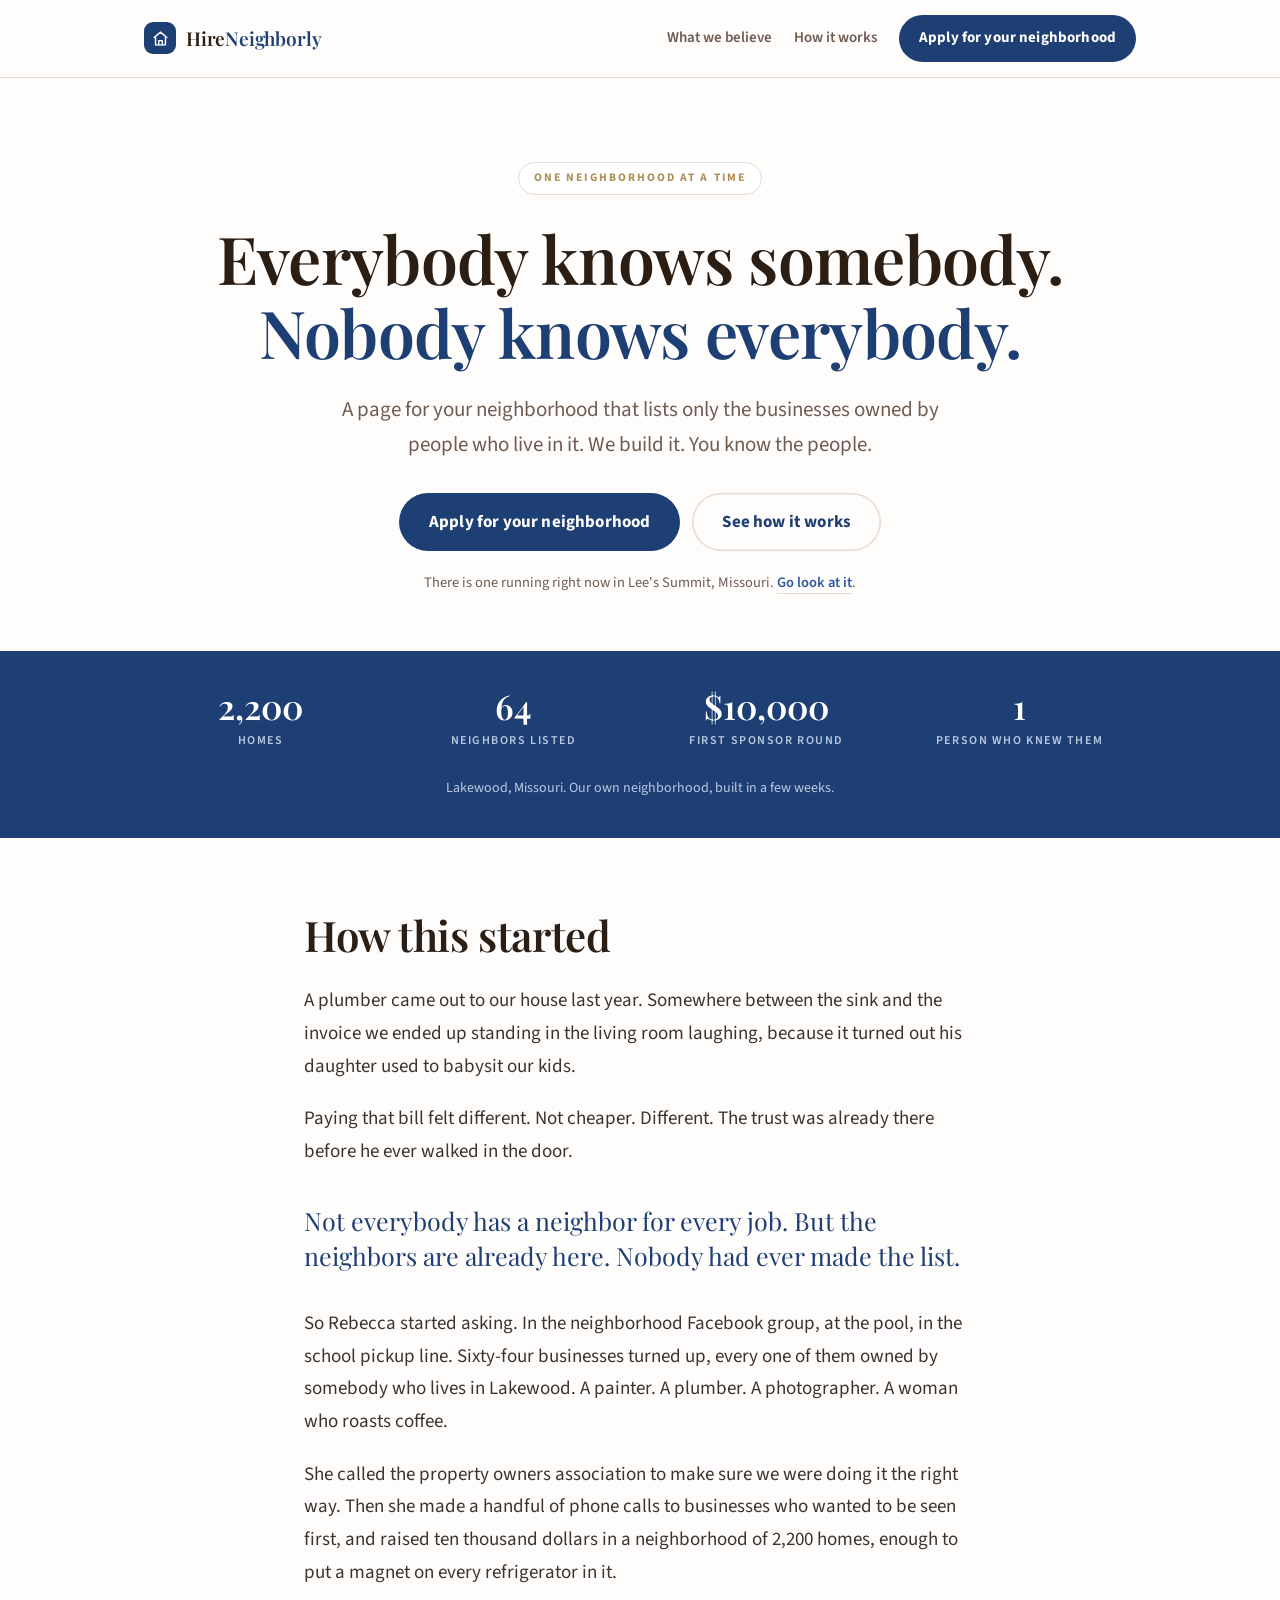
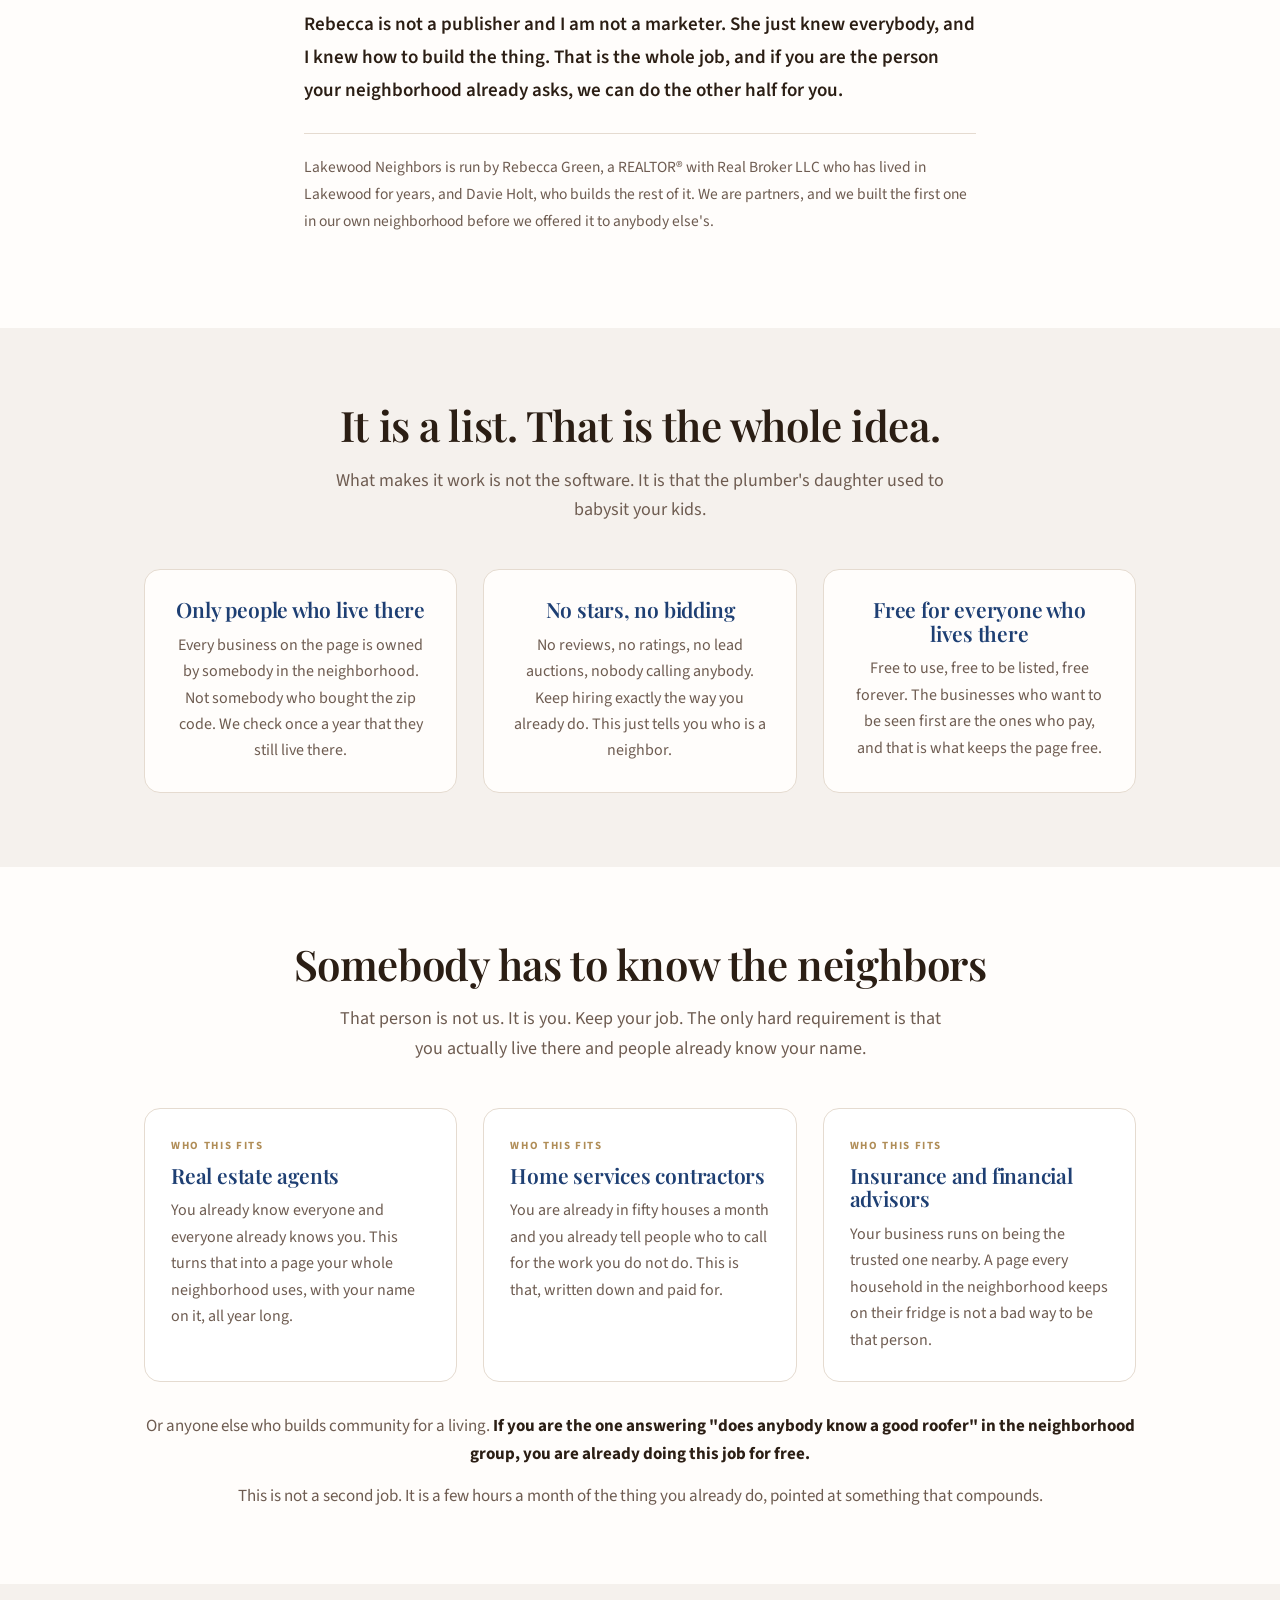
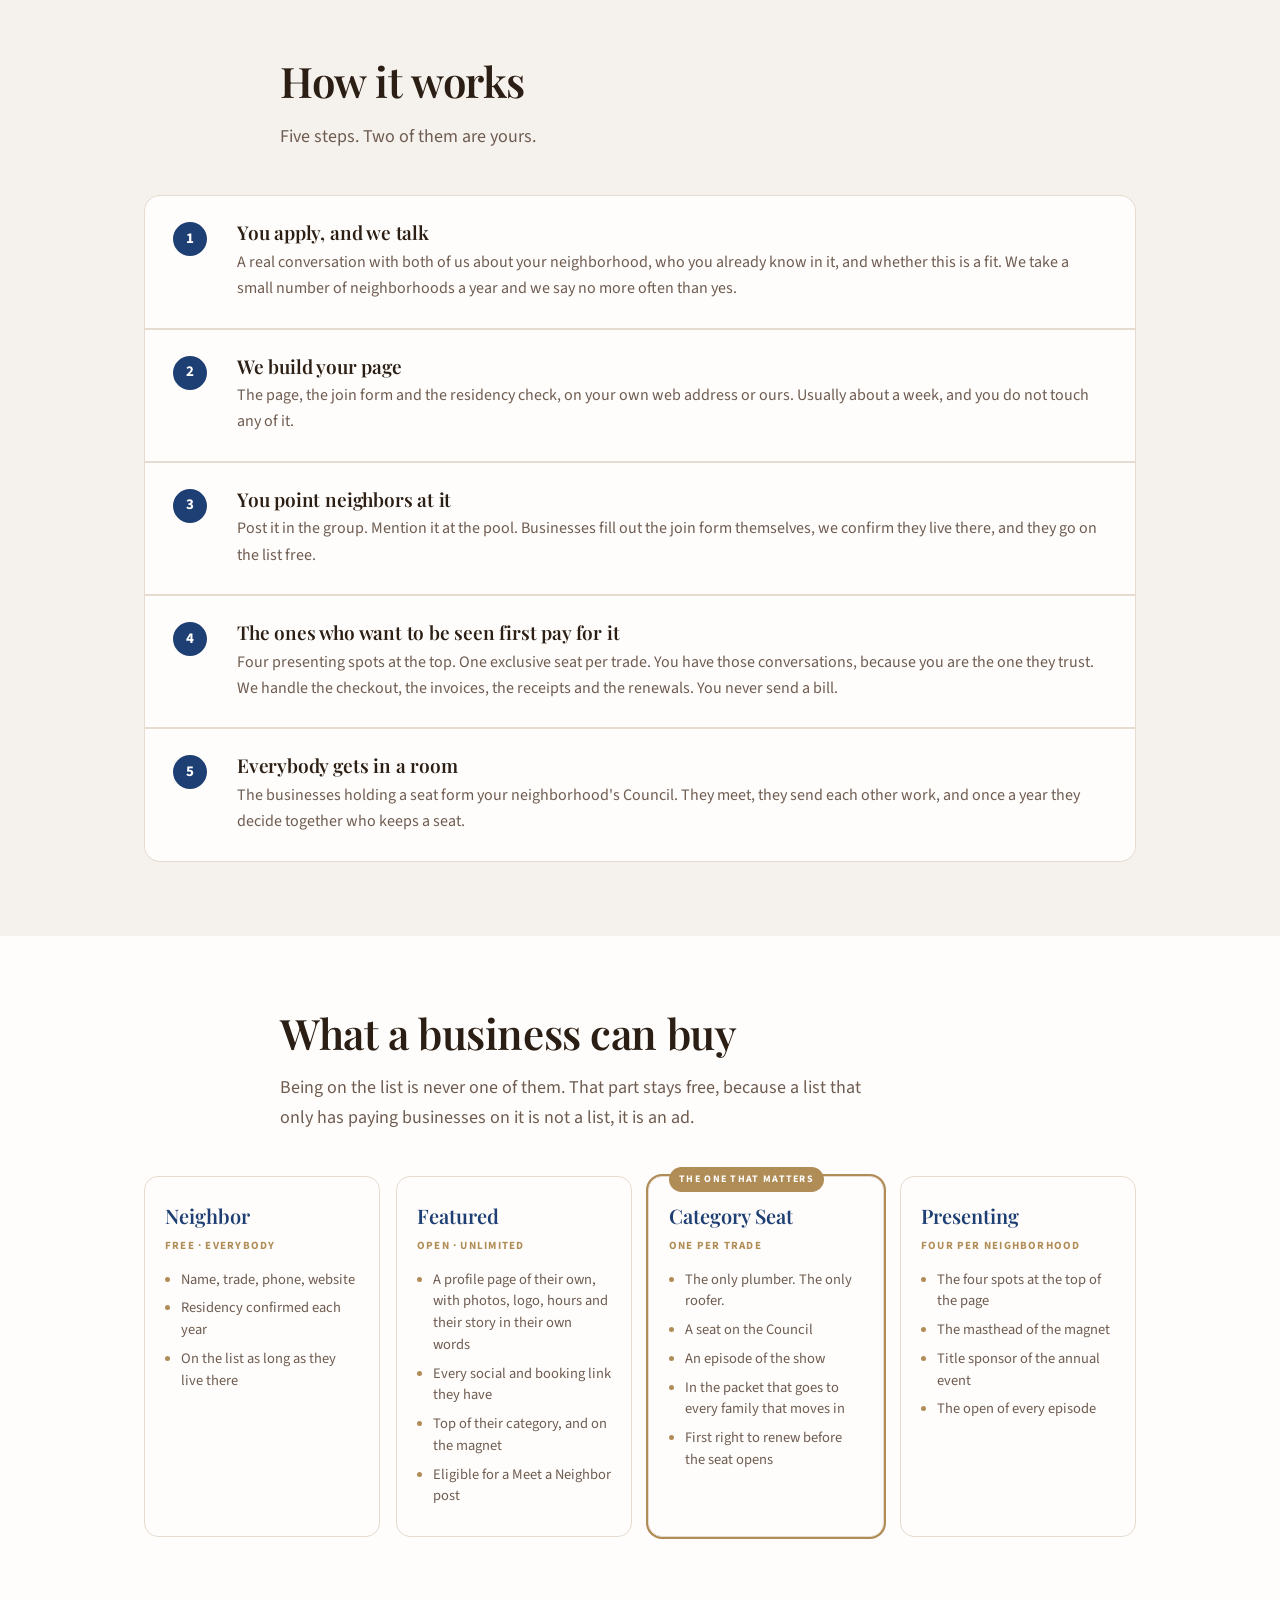
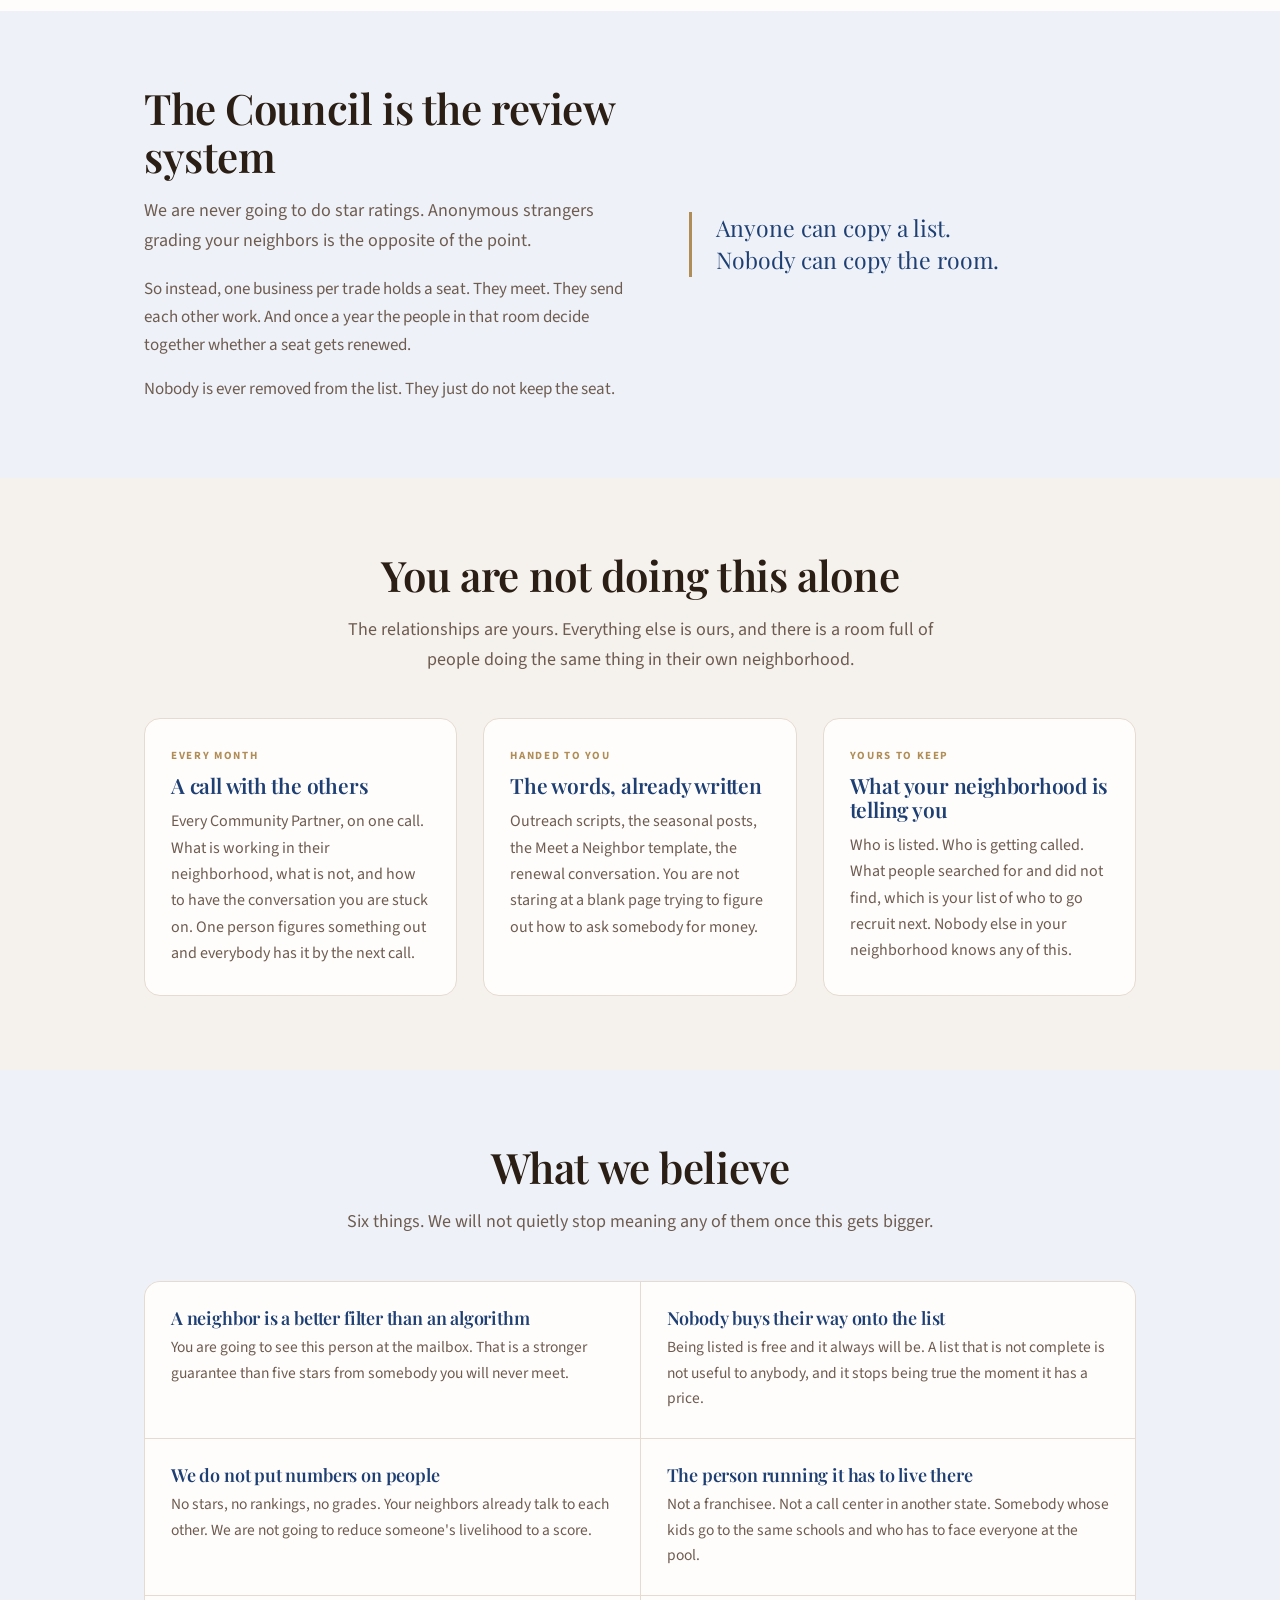
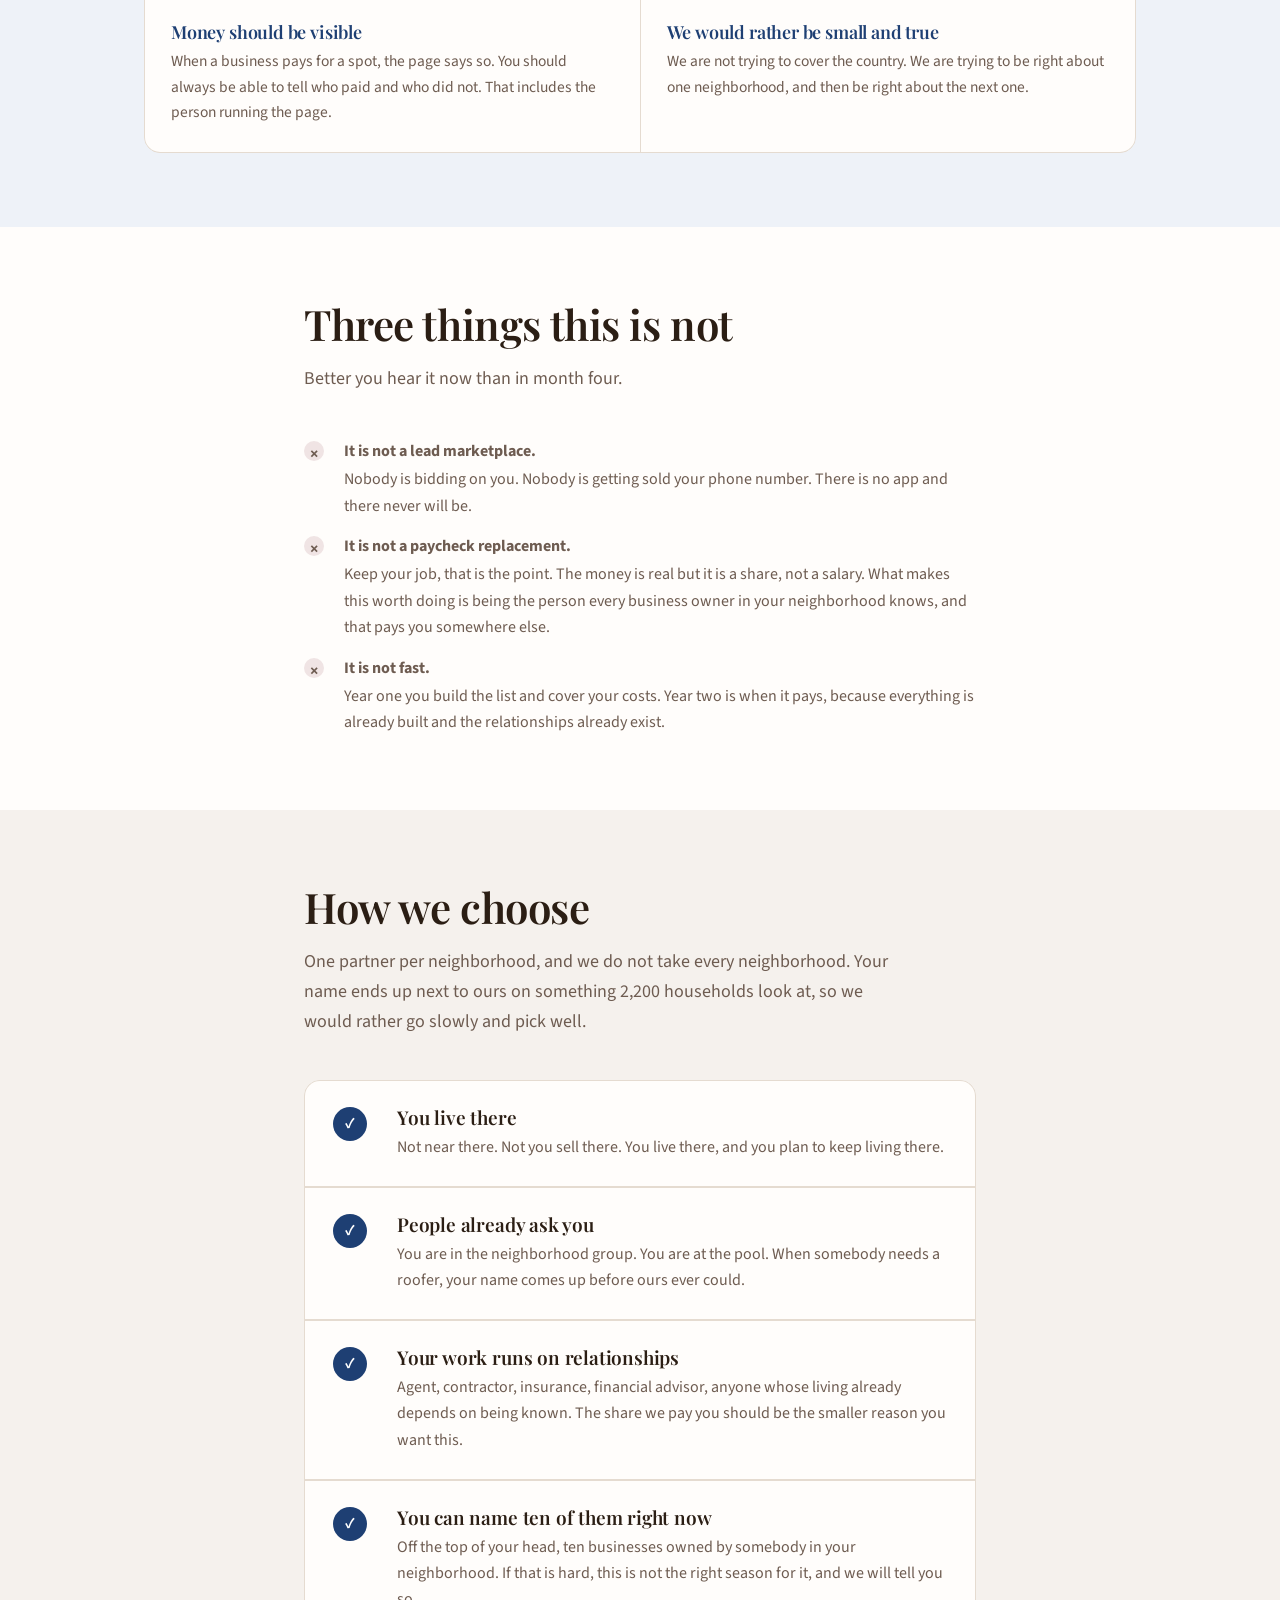
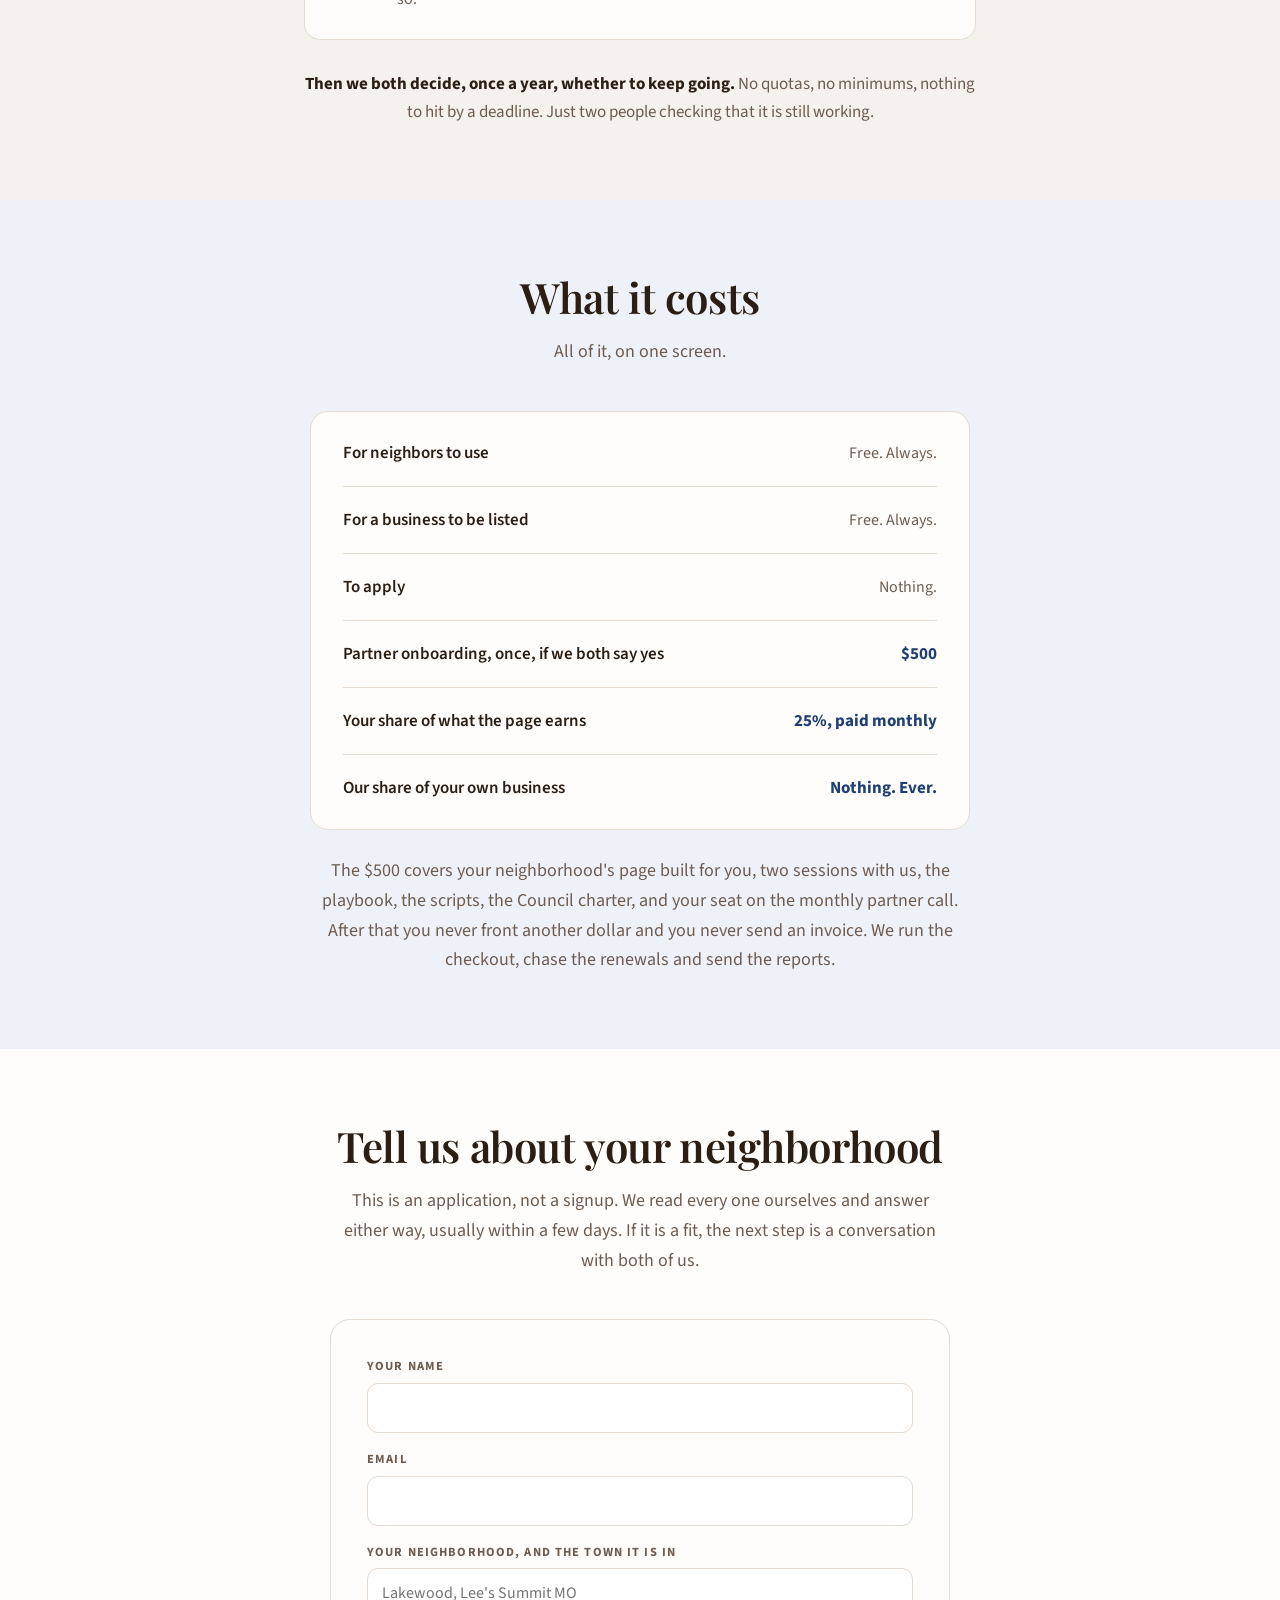
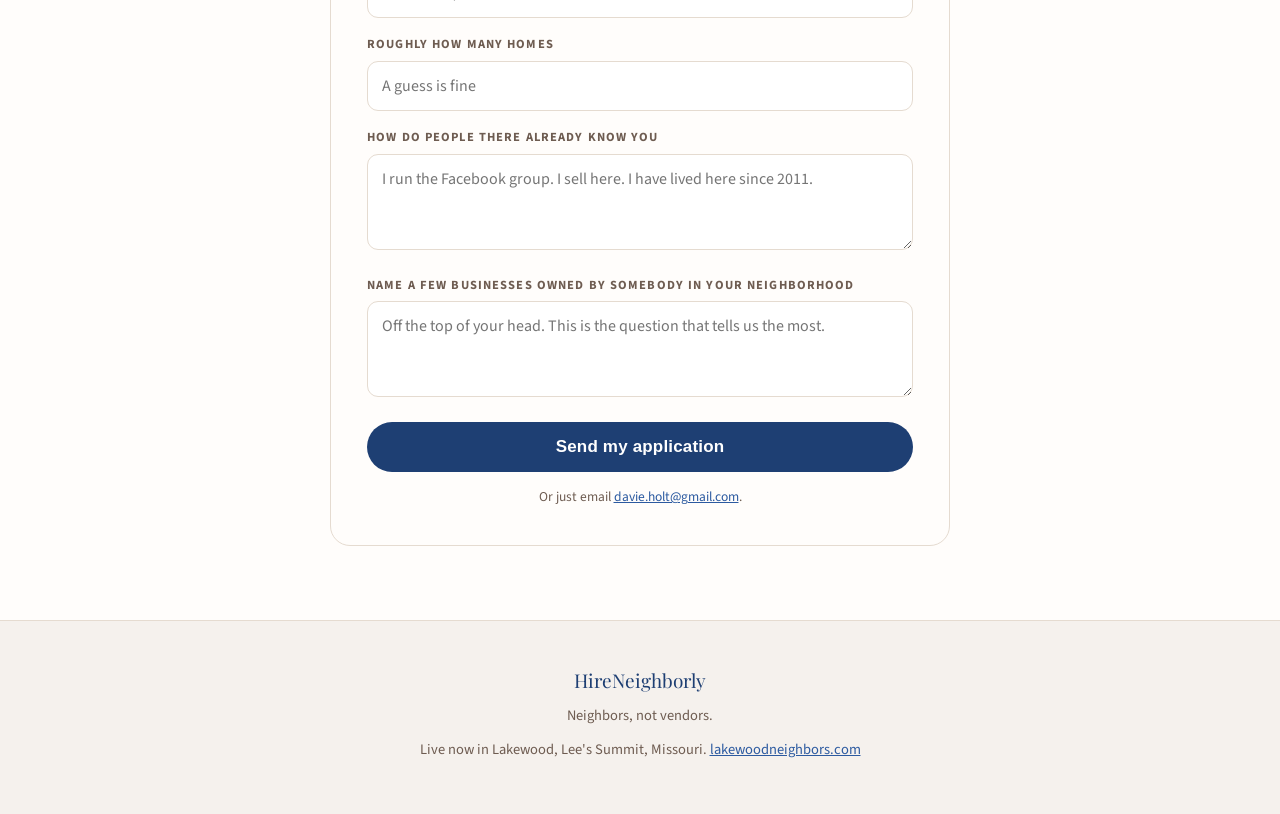
==== public/index.html @ f40628c3 "Rename index.html to public/index.html" ====
<!DOCTYPE html>
<html lang="en">
<head>
<meta charset="utf-8">
<meta name="viewport" content="width=device-width, initial-scale=1">
<title>HireNeighborly — start a neighbor list for your neighborhood</title>
<meta name="description" content="A page for your neighborhood listing only the businesses owned by people who live in it. We build it. You know the people.">
<style>
@import url('https://fonts.googleapis.com/css2?family=Playfair+Display:wght@500;600;700&family=Source+Sans+3:wght@400;600;700&display=swap');

:root{
  --ink:#2b1e14; --blue:#1e3f73; --blue-lt:#2c5aa0; --tan:#b08d57;
  --paper:#fffdfb; --line:#e5dbd0; --wash:#f5f1ed; --sky:#eef2f8;
  --mute:#6e5c51;
}
*{box-sizing:border-box;margin:0;padding:0}
html{scroll-behavior:smooth}
body{
  background:var(--paper); color:var(--ink);
  font:400 17px/1.65 'Source Sans 3',-apple-system,BlinkMacSystemFont,Segoe UI,Helvetica,Arial,sans-serif;
  -webkit-font-smoothing:antialiased;
}
.wrap{max-width:1040px;margin:0 auto;padding:0 24px}
.narrow{max-width:720px;margin:0 auto}
h1,h2,h3,.dsp{font-family:'Playfair Display',Georgia,serif;font-weight:600;line-height:1.13;letter-spacing:-.01em}
a{color:var(--blue-lt)}

nav{position:sticky;top:0;z-index:50;background:rgba(255,253,251,.94);backdrop-filter:saturate(180%) blur(10px);border-bottom:1px solid var(--line)}
.navin{display:flex;align-items:center;justify-content:space-between;gap:16px;padding:15px 24px;max-width:1040px;margin:0 auto}
.mark{display:flex;align-items:center;gap:10px;text-decoration:none;color:var(--ink)}
.markicon{width:32px;height:32px;border-radius:9px;background:var(--blue);color:#fff;display:grid;place-items:center;flex:0 0 auto}
.markicon svg{width:17px;height:17px}
.markname{font-family:'Playfair Display',Georgia,serif;font-weight:600;font-size:19px;letter-spacing:-.01em}
.markname b{color:var(--blue);font-weight:600}
.navlinks{display:flex;align-items:center;gap:22px}
.navlinks a.nl{font-size:15px;font-weight:600;color:var(--mute);text-decoration:none}
.navlinks a.nl:hover{color:var(--blue)}
.btn{display:inline-block;background:var(--blue);color:#fff;text-decoration:none;font-weight:700;font-size:15px;letter-spacing:.01em;padding:11px 20px;border-radius:999px;border:0;cursor:pointer;transition:transform .12s ease,background .12s ease;white-space:nowrap}
.btn:hover{background:#183358;transform:translateY(-1px)}
.btn.lg{font-size:17px;padding:15px 30px}
.btn.ghost{background:transparent;color:var(--blue);box-shadow:inset 0 0 0 1.5px var(--line)}
.btn.ghost:hover{background:var(--wash);color:var(--blue)}

.hero{padding:84px 0 56px;text-align:center}
.eyebrow{display:inline-block;font-size:11.5px;font-weight:700;letter-spacing:.18em;text-transform:uppercase;color:var(--tan);border:1px solid var(--line);border-radius:999px;padding:6px 15px;background:#fff;margin-bottom:26px}
h1{font-size:clamp(38px,6.4vw,66px);margin-bottom:22px}
h1 .b{color:var(--blue)}
.lede{font-size:clamp(18px,2.3vw,21px);color:var(--mute);max-width:610px;margin:0 auto 32px}
.cta-row{display:flex;gap:12px;justify-content:center;flex-wrap:wrap;align-items:center}
.seeit{font-size:14.5px;color:var(--mute);margin-top:20px}
.seeit a{font-weight:600;text-decoration:none;border-bottom:1.5px solid var(--line)}

.proof{background:var(--blue);color:#fff;padding:38px 0}
.pgrid{display:grid;grid-template-columns:repeat(4,1fr);gap:20px;text-align:center}
.pnum{font-family:'Playfair Display',Georgia,serif;font-size:34px;font-weight:600;line-height:1}
.plab{font-size:12px;letter-spacing:.13em;text-transform:uppercase;color:#b9c9e2;margin-top:8px;font-weight:600}
.pnote{text-align:center;color:#b9c9e2;font-size:14px;margin-top:26px}

section{padding:74px 0}
.sec-wash{background:var(--wash)}
.sec-sky{background:var(--sky)}
h2{font-size:clamp(28px,4.2vw,42px);margin-bottom:16px}
.sub{color:var(--mute);font-size:18px;max-width:610px;margin-bottom:44px}
.center{text-align:center}
.center .sub{margin-left:auto;margin-right:auto}

/* story */
.story p{font-size:19px;line-height:1.72;color:#3d332c;margin-bottom:20px}
.story p.kick{font-family:'Playfair Display',Georgia,serif;font-size:25px;line-height:1.42;color:var(--blue);margin:34px 0}
.story .last{font-weight:600;color:var(--ink)}

.three{display:grid;grid-template-columns:repeat(3,1fr);gap:26px}
.card{background:#fff;border:1px solid var(--line);border-radius:16px;padding:28px 26px}
.sec-wash .card,.sec-sky .card{background:var(--paper)}
.card h3{font-size:21px;margin-bottom:10px;color:var(--blue)}
.card p{color:var(--mute);font-size:16px}
.card .kicker{font-size:11px;font-weight:700;letter-spacing:.15em;text-transform:uppercase;color:var(--tan);margin-bottom:9px}
.plusline{text-align:center;color:var(--mute);font-size:17px;margin-top:30px}
.plusline b{color:var(--ink)}

.steps{display:grid;gap:2px;background:var(--line);border:1px solid var(--line);border-radius:16px;overflow:hidden}
.step{background:var(--paper);padding:26px 28px;display:grid;grid-template-columns:44px 1fr;gap:20px;align-items:start}
.snum{width:34px;height:34px;border-radius:50%;background:var(--blue);color:#fff;display:grid;place-items:center;font-weight:700;font-size:15px;font-family:'Source Sans 3',sans-serif}
.step h3{font-size:19px;margin-bottom:5px}
.step p{color:var(--mute);font-size:16px}

.tiers{display:grid;grid-template-columns:repeat(4,1fr);gap:16px;margin-top:8px}
.tier{background:var(--paper);border:1px solid var(--line);border-radius:14px;padding:22px 20px;display:flex;flex-direction:column}
.tier.hi{box-shadow:0 0 0 2px var(--tan);position:relative}
.tag{position:absolute;top:-10px;left:20px;background:var(--tan);color:#fff;font-size:10px;font-weight:700;letter-spacing:.13em;text-transform:uppercase;padding:4px 10px;border-radius:999px}
.tname{font-family:'Playfair Display',Georgia,serif;font-size:20px;font-weight:600;color:var(--blue)}
.tseats{font-size:11px;letter-spacing:.11em;text-transform:uppercase;color:var(--tan);font-weight:700;margin:5px 0 13px}
.tier ul{list-style:none;font-size:14.5px;color:var(--mute);line-height:1.5}
.tier li{padding-left:16px;position:relative;margin-bottom:7px}
.tier li:before{content:"";position:absolute;left:0;top:8px;width:5px;height:5px;border-radius:50%;background:var(--tan)}

.council{display:grid;grid-template-columns:1.05fr .95fr;gap:52px;align-items:center}
.quote{font-family:'Playfair Display',Georgia,serif;font-size:23px;line-height:1.42;color:var(--blue);border-left:3px solid var(--tan);padding-left:24px}

/* beliefs */
.beliefs{display:grid;grid-template-columns:1fr 1fr;gap:1px;background:var(--line);border:1px solid var(--line);border-radius:16px;overflow:hidden}
.bel{background:var(--paper);padding:26px 26px}
.bel h3{font-size:18px;margin-bottom:7px;color:var(--blue)}
.bel p{font-size:15.5px;color:var(--mute)}

.notlist{display:grid;gap:14px;margin-top:8px}
.not{display:grid;grid-template-columns:26px 1fr;gap:14px;align-items:start}
.x{width:20px;height:20px;border-radius:50%;background:#f0e4e4;color:#9c4b4b;display:grid;place-items:center;font-size:13px;font-weight:700;margin-top:3px}
.not b{display:block;margin-bottom:2px}
.not span{color:var(--mute);font-size:16px}

.money{background:var(--paper);border:1px solid var(--line);border-radius:18px;padding:8px 32px;max-width:660px;margin:0 auto}
.mrow{display:flex;justify-content:space-between;gap:20px;padding:19px 0;border-bottom:1px solid var(--line);align-items:baseline}
.mrow:last-child{border-bottom:0}
.mrow .l{font-weight:600}
.mrow .r{color:var(--mute);text-align:right;font-size:16px}
.mrow.big .r{color:var(--blue);font-weight:700;font-size:17px}

.formwrap{background:var(--paper);border:1px solid var(--line);border-radius:20px;padding:36px;max-width:620px;margin:0 auto}
.f{display:grid;gap:16px}
.fld label{display:block;font-size:12.5px;font-weight:700;letter-spacing:.09em;text-transform:uppercase;color:var(--mute);margin-bottom:6px}
.fld input,.fld textarea{width:100%;font:400 16px/1.5 'Source Sans 3',sans-serif;color:var(--ink);background:#fff;border:1px solid var(--line);border-radius:11px;padding:12px 14px}
.fld input:focus,.fld textarea:focus{outline:0;border-color:var(--blue-lt);box-shadow:0 0 0 3px rgba(44,90,160,.12)}
.fld textarea{min-height:96px;resize:vertical}
.fnote{font-size:13.5px;color:var(--mute);text-align:center;margin-top:14px}

footer{background:var(--wash);border-top:1px solid var(--line);padding:44px 0 52px;text-align:center;color:var(--mute);font-size:14.5px}
footer .fmark{font-family:'Playfair Display',Georgia,serif;font-size:19px;color:var(--blue);margin-bottom:8px}

@media(max-width:860px){
  .three,.tiers,.beliefs{grid-template-columns:1fr 1fr}
  .council{grid-template-columns:1fr;gap:30px}
  .pgrid{grid-template-columns:1fr 1fr;gap:26px}
  .navlinks a.nl{display:none}
}
@media(max-width:560px){
  .three,.tiers,.beliefs{grid-template-columns:1fr}
  .hero{padding:54px 0 42px}
  section{padding:56px 0}
  .formwrap{padding:26px 20px}
  .money{padding:4px 20px}
  .step{grid-template-columns:34px 1fr;gap:14px;padding:22px 20px}
  .story p{font-size:17.5px}
  .story p.kick{font-size:22px}
}
</style>
</head>
<body>

<nav>
  <div class="navin">
    <a class="mark" href="#top">
      <span class="markicon" aria-hidden="true">
        <svg viewBox="0 0 24 24" fill="none" stroke="currentColor" stroke-width="2" stroke-linecap="round" stroke-linejoin="round">
          <path d="M3 10.5 12 3l9 7.5"/><path d="M5 9.5V21h14V9.5"/><path d="M9.5 21v-6h5v6"/>
        </svg>
      </span>
      <span class="markname">Hire<b>Neighborly</b></span>
    </a>
    <div class="navlinks">
      <a class="nl" href="#believe">What we believe</a>
      <a class="nl" href="#how">How it works</a>
      <a class="btn" href="#start">Apply for your neighborhood</a>
    </div>
  </div>
</nav>

<div id="top"></div>

<header class="hero">
  <div class="wrap">
    <span class="eyebrow">One neighborhood at a time</span>
    <h1>Everybody knows somebody.<br><span class="b">Nobody knows everybody.</span></h1>
    <p class="lede">
      A page for your neighborhood that lists only the businesses owned by people who
      live in it. We build it. You know the people.
    </p>
    <div class="cta-row">
      <a class="btn lg" href="#start">Apply for your neighborhood</a>
      <a class="btn lg ghost" href="#how">See how it works</a>
    </div>
    <p class="seeit">
      There is one running right now in Lee's Summit, Missouri.
      <a href="https://lakewoodneighbors.com" target="_blank" rel="noopener">Go look at it</a>.
    </p>
  </div>
</header>

<div class="proof">
  <div class="wrap">
    <div class="pgrid">
      <div><div class="pnum">2,200</div><div class="plab">Homes</div></div>
      <div><div class="pnum">64</div><div class="plab">Neighbors listed</div></div>
      <div><div class="pnum">$10,000</div><div class="plab">First sponsor round</div></div>
      <div><div class="pnum">1</div><div class="plab">Person who knew them</div></div>
    </div>
    <p class="pnote">Lakewood, Missouri. Our own neighborhood, built in a few weeks.</p>
  </div>
</div>

<!-- REBECCA'S STORY -->
<section>
  <div class="wrap narrow story">
    <h2 style="margin-bottom:26px">How this started</h2>
    <p>
      A plumber came out to our house last year. Somewhere between the sink and the invoice we
      ended up standing in the living room laughing, because it turned out his daughter used to
      babysit our kids.
    </p>
    <p>
      Paying that bill felt different. Not cheaper. Different. The trust was already there
      before he ever walked in the door.
    </p>
    <p class="kick">
      Not everybody has a neighbor for every job. But the neighbors are already here. Nobody
      had ever made the list.
    </p>
    <p>
      So Rebecca started asking. In the neighborhood Facebook group, at the pool, in the school
      pickup line. Sixty-four businesses turned up, every one of them owned by somebody who
      lives in Lakewood. A painter. A plumber. A photographer. A woman who roasts coffee.
    </p>
    <p>
      She called the property owners association to make sure we were doing it the right way.
      Then she made a handful of phone calls to businesses who wanted to be seen first, and
      raised ten thousand dollars in a neighborhood of 2,200 homes, enough to put a magnet on
      every refrigerator in it.
    </p>
    <p class="last">
      Rebecca is not a publisher and I am not a marketer. She just knew everybody, and I knew
      how to build the thing. That is the whole job, and if you are the person your neighborhood
      already asks, we can do the other half for you.
    </p>
    <p style="font-size:15.5px;color:var(--mute);margin-top:26px;padding-top:20px;border-top:1px solid var(--line)">
      Lakewood Neighbors is run by Rebecca Green, a REALTOR&reg; with Real Broker LLC who has
      lived in Lakewood for years, and Davie Holt, who builds the rest of it. We are partners,
      and we built the first one in our own neighborhood before we offered it to anybody else's.
    </p>
  </div>
</section>

<!-- WHAT IT IS -->
<section class="sec-wash">
  <div class="wrap center">
    <h2>It is a list. That is the whole idea.</h2>
    <p class="sub">
      What makes it work is not the software. It is that the plumber's daughter used to
      babysit your kids.
    </p>
    <div class="three">
      <div class="card">
        <h3>Only people who live there</h3>
        <p>
          Every business on the page is owned by somebody in the neighborhood. Not somebody
          who bought the zip code. We check once a year that they still live there.
        </p>
      </div>
      <div class="card">
        <h3>No stars, no bidding</h3>
        <p>
          No reviews, no ratings, no lead auctions, nobody calling anybody. Keep hiring
          exactly the way you already do. This just tells you who is a neighbor.
        </p>
      </div>
      <div class="card">
        <h3>Free for everyone who lives there</h3>
        <p>
          Free to use, free to be listed, free forever. The businesses who want to be seen
          first are the ones who pay, and that is what keeps the page free.
        </p>
      </div>
    </div>
  </div>
</section>

<!-- WHO RUNS ONE -->
<section>
  <div class="wrap">
    <div class="narrow center">
      <h2>Somebody has to know the neighbors</h2>
      <p class="sub">
        That person is not us. It is you. Keep your job. The only hard requirement is that
        you actually live there and people already know your name.
      </p>
    </div>
    <div class="three">
      <div class="card">
        <div class="kicker">Who this fits</div>
        <h3>Real estate agents</h3>
        <p>
          You already know everyone and everyone already knows you. This turns that into a
          page your whole neighborhood uses, with your name on it, all year long.
        </p>
      </div>
      <div class="card">
        <div class="kicker">Who this fits</div>
        <h3>Home services contractors</h3>
        <p>
          You are already in fifty houses a month and you already tell people who to call
          for the work you do not do. This is that, written down and paid for.
        </p>
      </div>
      <div class="card">
        <div class="kicker">Who this fits</div>
        <h3>Insurance and financial advisors</h3>
        <p>
          Your business runs on being the trusted one nearby. A page every household in the
          neighborhood keeps on their fridge is not a bad way to be that person.
        </p>
      </div>
    </div>
    <p class="plusline">
      Or anyone else who builds community for a living. <b>If you are the one answering
      "does anybody know a good roofer" in the neighborhood group, you are already doing
      this job for free.</b>
    </p>
    <p class="plusline" style="margin-top:14px">
      This is not a second job. It is a few hours a month of the thing you already do,
      pointed at something that compounds.
    </p>
  </div>
</section>

<!-- HOW -->
<section id="how" class="sec-wash">
  <div class="wrap">
    <div class="narrow">
      <h2>How it works</h2>
      <p class="sub">Five steps. Two of them are yours.</p>
    </div>
    <div class="steps">
      <div class="step">
        <div class="snum">1</div>
        <div>
          <h3>You apply, and we talk</h3>
          <p>
            A real conversation with both of us about your neighborhood, who you already
            know in it, and whether this is a fit. We take a small number of neighborhoods a
            year and we say no more often than yes.
          </p>
        </div>
      </div>
      <div class="step">
        <div class="snum">2</div>
        <div>
          <h3>We build your page</h3>
          <p>
            The page, the join form and the residency check, on your own web address or
            ours. Usually about a week, and you do not touch any of it.
          </p>
        </div>
      </div>
      <div class="step">
        <div class="snum">3</div>
        <div>
          <h3>You point neighbors at it</h3>
          <p>
            Post it in the group. Mention it at the pool. Businesses fill out the join form
            themselves, we confirm they live there, and they go on the list free.
          </p>
        </div>
      </div>
      <div class="step">
        <div class="snum">4</div>
        <div>
          <h3>The ones who want to be seen first pay for it</h3>
          <p>
            Four presenting spots at the top. One exclusive seat per trade. You have those
            conversations, because you are the one they trust. We handle the checkout, the
            invoices, the receipts and the renewals. You never send a bill.
          </p>
        </div>
      </div>
      <div class="step">
        <div class="snum">5</div>
        <div>
          <h3>Everybody gets in a room</h3>
          <p>
            The businesses holding a seat form your neighborhood's Council. They meet, they
            send each other work, and once a year they decide together who keeps a seat.
          </p>
        </div>
      </div>
    </div>
  </div>
</section>

<!-- TIERS -->
<section>
  <div class="wrap">
    <div class="narrow">
      <h2>What a business can buy</h2>
      <p class="sub">
        Being on the list is never one of them. That part stays free, because a list that
        only has paying businesses on it is not a list, it is an ad.
      </p>
    </div>
    <div class="tiers">
      <div class="tier">
        <div class="tname">Neighbor</div>
        <div class="tseats">Free &middot; everybody</div>
        <ul>
          <li>Name, trade, phone, website</li>
          <li>Residency confirmed each year</li>
          <li>On the list as long as they live there</li>
        </ul>
      </div>
      <div class="tier">
        <div class="tname">Featured</div>
        <div class="tseats">Open &middot; unlimited</div>
        <ul>
          <li>A profile page of their own, with photos, logo, hours and their story in their own words</li>
          <li>Every social and booking link they have</li>
          <li>Top of their category, and on the magnet</li>
          <li>Eligible for a Meet a Neighbor post</li>
        </ul>
      </div>
      <div class="tier hi">
        <span class="tag">The one that matters</span>
        <div class="tname">Category Seat</div>
        <div class="tseats">One per trade</div>
        <ul>
          <li>The only plumber. The only roofer.</li>
          <li>A seat on the Council</li>
          <li>An episode of the show</li>
          <li>In the packet that goes to every family that moves in</li>
          <li>First right to renew before the seat opens</li>
        </ul>
      </div>
      <div class="tier">
        <div class="tname">Presenting</div>
        <div class="tseats">Four per neighborhood</div>
        <ul>
          <li>The four spots at the top of the page</li>
          <li>The masthead of the magnet</li>
          <li>Title sponsor of the annual event</li>
          <li>The open of every episode</li>
        </ul>
      </div>
    </div>
  </div>
</section>

<!-- COUNCIL -->
<section class="sec-sky">
  <div class="wrap council">
    <div>
      <h2>The Council is the review system</h2>
      <p class="sub" style="margin-bottom:20px">
        We are never going to do star ratings. Anonymous strangers grading your neighbors is
        the opposite of the point.
      </p>
      <p style="color:var(--mute);margin-bottom:16px">
        So instead, one business per trade holds a seat. They meet. They send each other
        work. And once a year the people in that room decide together whether a seat gets
        renewed.
      </p>
      <p style="color:var(--mute)">
        Nobody is ever removed from the list. They just do not keep the seat.
      </p>
    </div>
    <div class="quote">
      Anyone can copy a list.<br>Nobody can copy the room.
    </div>
  </div>
</section>

<!-- BUILDER SUPPORT -->
<section class="sec-wash">
  <div class="wrap">
    <div class="narrow center">
      <h2>You are not doing this alone</h2>
      <p class="sub">
        The relationships are yours. Everything else is ours, and there is a room full of
        people doing the same thing in their own neighborhood.
      </p>
    </div>
    <div class="three">
      <div class="card">
        <div class="kicker">Every month</div>
        <h3>A call with the others</h3>
        <p>
          Every Community Partner, on one call. What is working in their neighborhood, what
          is not, and how to have the conversation you are stuck on. One person figures
          something out and everybody has it by the next call.
        </p>
      </div>
      <div class="card">
        <div class="kicker">Handed to you</div>
        <h3>The words, already written</h3>
        <p>
          Outreach scripts, the seasonal posts, the Meet a Neighbor template, the renewal
          conversation. You are not staring at a blank page trying to figure out how to ask
          somebody for money.
        </p>
      </div>
      <div class="card">
        <div class="kicker">Yours to keep</div>
        <h3>What your neighborhood is telling you</h3>
        <p>
          Who is listed. Who is getting called. What people searched for and did not find,
          which is your list of who to go recruit next. Nobody else in your neighborhood
          knows any of this.
        </p>
      </div>
    </div>
  </div>
</section>

<!-- BELIEFS -->
<section id="believe" class="sec-sky">
  <div class="wrap">
    <div class="narrow center">
      <h2>What we believe</h2>
      <p class="sub">
        Six things. We will not quietly stop meaning any of them once this gets bigger.
      </p>
    </div>
    <div class="beliefs">
      <div class="bel">
        <h3>A neighbor is a better filter than an algorithm</h3>
        <p>
          You are going to see this person at the mailbox. That is a stronger guarantee than
          five stars from somebody you will never meet.
        </p>
      </div>
      <div class="bel">
        <h3>Nobody buys their way onto the list</h3>
        <p>
          Being listed is free and it always will be. A list that is not complete is not
          useful to anybody, and it stops being true the moment it has a price.
        </p>
      </div>
      <div class="bel">
        <h3>We do not put numbers on people</h3>
        <p>
          No stars, no rankings, no grades. Your neighbors already talk to each other. We are
          not going to reduce someone's livelihood to a score.
        </p>
      </div>
      <div class="bel">
        <h3>The person running it has to live there</h3>
        <p>
          Not a franchisee. Not a call center in another state. Somebody whose kids go to the
          same schools and who has to face everyone at the pool.
        </p>
      </div>
      <div class="bel">
        <h3>Money should be visible</h3>
        <p>
          When a business pays for a spot, the page says so. You should always be able to
          tell who paid and who did not. That includes the person running the page.
        </p>
      </div>
      <div class="bel">
        <h3>We would rather be small and true</h3>
        <p>
          We are not trying to cover the country. We are trying to be right about one
          neighborhood, and then be right about the next one.
        </p>
      </div>
    </div>
  </div>
</section>

<!-- WHAT IT IS NOT -->
<section>
  <div class="wrap narrow">
    <h2>Three things this is not</h2>
    <p class="sub">Better you hear it now than in month four.</p>
    <div class="notlist">
      <div class="not">
        <span class="x">&times;</span>
        <span><b>It is not a lead marketplace.</b>
        Nobody is bidding on you. Nobody is getting sold your phone number. There is no app
        and there never will be.</span>
      </div>
      <div class="not">
        <span class="x">&times;</span>
        <span><b>It is not a paycheck replacement.</b>
        Keep your job, that is the point. The money is real but it is a share, not a salary.
        What makes this worth doing is being the person every business owner in your
        neighborhood knows, and that pays you somewhere else.</span>
      </div>
      <div class="not">
        <span class="x">&times;</span>
        <span><b>It is not fast.</b>
        Year one you build the list and cover your costs. Year two is when it pays, because
        everything is already built and the relationships already exist.</span>
      </div>
    </div>
  </div>
</section>

<!-- SELECTION -->
<section class="sec-wash">
  <div class="wrap narrow">
    <h2>How we choose</h2>
    <p class="sub">
      One partner per neighborhood, and we do not take every neighborhood. Your name ends up
      next to ours on something 2,200 households look at, so we would rather go slowly and
      pick well.
    </p>
    <div class="steps">
      <div class="step">
        <div class="snum">&#10003;</div>
        <div>
          <h3>You live there</h3>
          <p>Not near there. Not you sell there. You live there, and you plan to keep living there.</p>
        </div>
      </div>
      <div class="step">
        <div class="snum">&#10003;</div>
        <div>
          <h3>People already ask you</h3>
          <p>
            You are in the neighborhood group. You are at the pool. When somebody needs a
            roofer, your name comes up before ours ever could.
          </p>
        </div>
      </div>
      <div class="step">
        <div class="snum">&#10003;</div>
        <div>
          <h3>Your work runs on relationships</h3>
          <p>
            Agent, contractor, insurance, financial advisor, anyone whose living already
            depends on being known. The share we pay you should be the smaller reason you
            want this.
          </p>
        </div>
      </div>
      <div class="step">
        <div class="snum">&#10003;</div>
        <div>
          <h3>You can name ten of them right now</h3>
          <p>
            Off the top of your head, ten businesses owned by somebody in your neighborhood.
            If that is hard, this is not the right season for it, and we will tell you so.
          </p>
        </div>
      </div>
    </div>
    <p class="plusline" style="margin-top:30px">
      <b>Then we both decide, once a year, whether to keep going.</b> No quotas, no minimums,
      nothing to hit by a deadline. Just two people checking that it is still working.
    </p>
  </div>
</section>

<!-- MONEY -->
<section class="sec-sky">
  <div class="wrap">
    <div class="narrow center">
      <h2>What it costs</h2>
      <p class="sub">All of it, on one screen.</p>
    </div>
    <div class="money">
      <div class="mrow">
        <span class="l">For neighbors to use</span>
        <span class="r">Free. Always.</span>
      </div>
      <div class="mrow">
        <span class="l">For a business to be listed</span>
        <span class="r">Free. Always.</span>
      </div>
      <div class="mrow">
        <span class="l">To apply</span>
        <span class="r">Nothing.</span>
      </div>
      <div class="mrow big">
        <span class="l">Partner onboarding, once, if we both say yes</span>
        <span class="r">$500</span>
      </div>
      <div class="mrow big">
        <span class="l">Your share of what the page earns</span>
        <span class="r">25%, paid monthly</span>
      </div>
      <div class="mrow big">
        <span class="l">Our share of your own business</span>
        <span class="r">Nothing. Ever.</span>
      </div>
    </div>
    <p class="sub center" style="max-width:660px;margin:26px auto 0">
      The $500 covers your neighborhood's page built for you, two sessions with us, the
      playbook, the scripts, the Council charter, and your seat on the monthly partner call.
      After that you never front another dollar and you never send an invoice. We run the
      checkout, chase the renewals and send the reports.
    </p>
  </div>
</section>

<!-- START -->
<section id="start">
  <div class="wrap">
    <div class="narrow center">
      <h2>Tell us about your neighborhood</h2>
      <p class="sub">
        This is an application, not a signup. We read every one ourselves and answer either
        way, usually within a few days. If it is a fit, the next step is a conversation with
        both of us.
      </p>
    </div>
    <div class="formwrap">
      <form class="f" id="startform" novalidate>
        <div class="fld">
          <label for="n">Your name</label>
          <input id="n" name="n" type="text" autocomplete="name">
        </div>
        <div class="fld">
          <label for="e">Email</label>
          <input id="e" name="e" type="email" autocomplete="email">
        </div>
        <div class="fld">
          <label for="hood">Your neighborhood, and the town it is in</label>
          <input id="hood" name="hood" type="text" placeholder="Lakewood, Lee's Summit MO">
        </div>
        <div class="fld">
          <label for="homes">Roughly how many homes</label>
          <input id="homes" name="homes" type="text" placeholder="A guess is fine">
        </div>
        <div class="fld">
          <label for="you">How do people there already know you</label>
          <textarea id="you" name="you" placeholder="I run the Facebook group. I sell here. I have lived here since 2011."></textarea>
        </div>
        <div class="fld">
          <label for="ten">Name a few businesses owned by somebody in your neighborhood</label>
          <textarea id="ten" name="ten" placeholder="Off the top of your head. This is the question that tells us the most."></textarea>
        </div>
        <button class="btn lg" type="submit" style="width:100%">Send my application</button>
      </form>
      <p class="fnote">Or just email <a href="mailto:davie.holt@gmail.com">davie.holt@gmail.com</a>.</p>
    </div>
  </div>
</section>

<footer>
  <div class="wrap">
    <div class="fmark">HireNeighborly</div>
    <p>Neighbors, not vendors.</p>
    <p style="margin-top:10px">
      Live now in Lakewood, Lee's Summit, Missouri.
      <a href="https://lakewoodneighbors.com" target="_blank" rel="noopener">lakewoodneighbors.com</a>
    </p>
  </div>
</footer>

<script>
(function(){
  var f = document.getElementById('startform');
  if(!f) return;
  f.addEventListener('submit', function(ev){
    ev.preventDefault();
    function v(id){ var el = document.getElementById(id); return el ? el.value.trim() : ''; }
    var hood = v('hood') || 'my neighborhood';
    var body = [
      'Name: ' + v('n'),
      'Email: ' + v('e'),
      'Neighborhood: ' + v('hood'),
      'Roughly how many homes: ' + v('homes'),
      '',
      'How people there already know me:',
      v('you'),
      '',
      'Businesses owned by neighbors I can name:',
      v('ten'),
      '',
      '(Sent from hireneighborly.com)'
    ].join('\n');
    window.location.href = 'mailto:davie.holt@gmail.com'
      + '?subject=' + encodeURIComponent('Community Partner application: ' + hood)
      + '&body=' + encodeURIComponent(body);
  });
})();
</script>

</body>
</html>
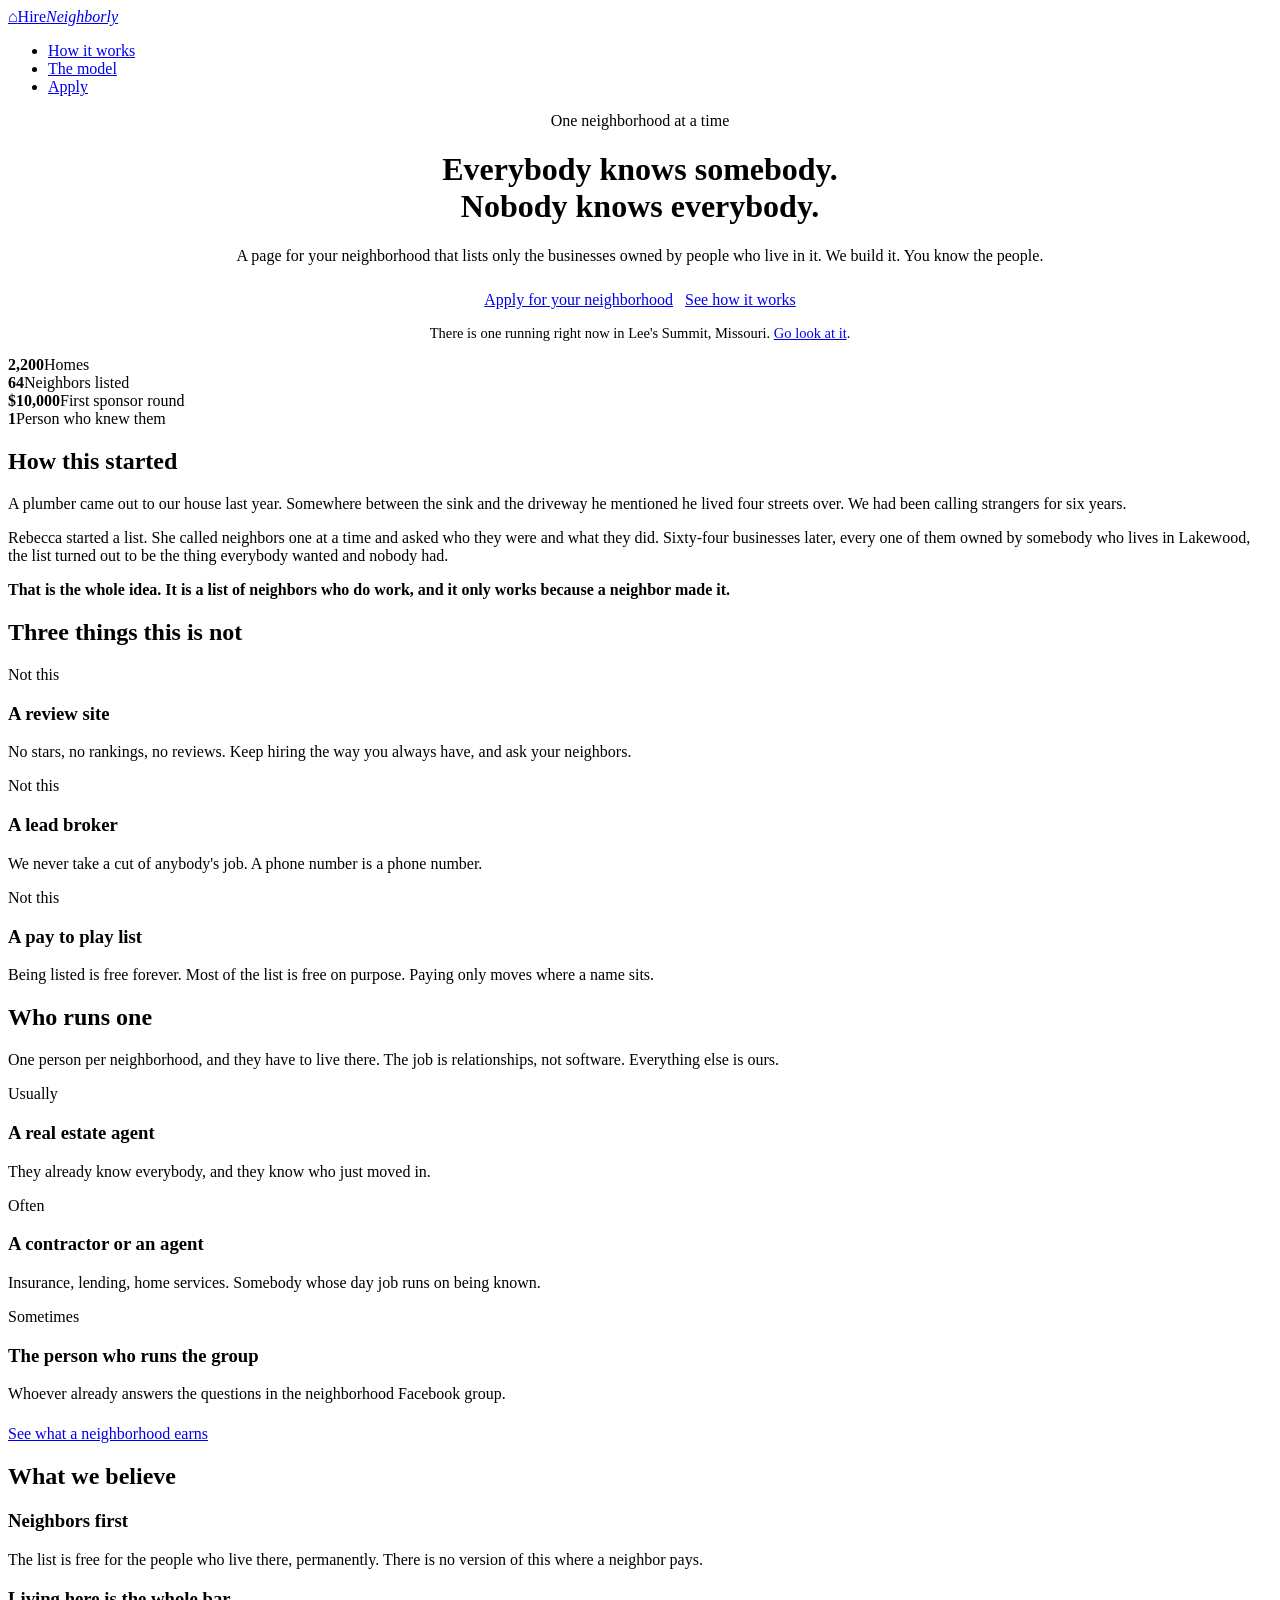
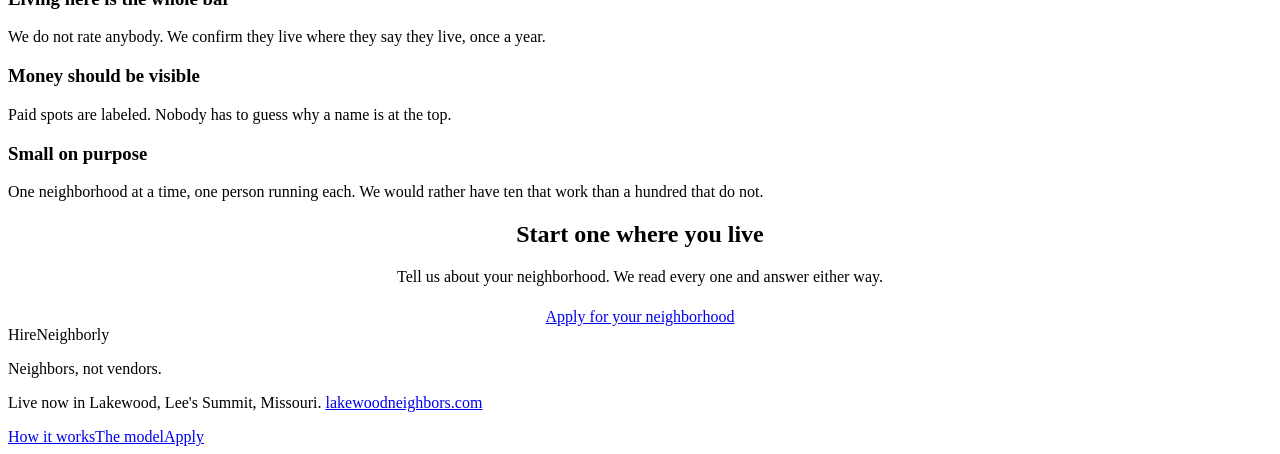
==== commit 0f522acd: "Rename index_2.html to index.html" ====
--- a/public/index.html
+++ b/public/index.html
@@ -4,775 +4,120 @@
 <meta charset="utf-8">
 <meta name="viewport" content="width=device-width, initial-scale=1">
 <title>HireNeighborly — start a neighbor list for your neighborhood</title>
-<meta name="description" content="A page for your neighborhood listing only the businesses owned by people who live in it. We build it. You know the people.">
-<style>
-@import url('https://fonts.googleapis.com/css2?family=Playfair+Display:wght@500;600;700&family=Source+Sans+3:wght@400;600;700&display=swap');
-
-:root{
-  --ink:#2b1e14; --blue:#1e3f73; --blue-lt:#2c5aa0; --tan:#b08d57;
-  --paper:#fffdfb; --line:#e5dbd0; --wash:#f5f1ed; --sky:#eef2f8;
-  --mute:#6e5c51;
-}
-*{box-sizing:border-box;margin:0;padding:0}
-html{scroll-behavior:smooth}
-body{
-  background:var(--paper); color:var(--ink);
-  font:400 17px/1.65 'Source Sans 3',-apple-system,BlinkMacSystemFont,Segoe UI,Helvetica,Arial,sans-serif;
-  -webkit-font-smoothing:antialiased;
-}
-.wrap{max-width:1040px;margin:0 auto;padding:0 24px}
-.narrow{max-width:720px;margin:0 auto}
-h1,h2,h3,.dsp{font-family:'Playfair Display',Georgia,serif;font-weight:600;line-height:1.13;letter-spacing:-.01em}
-a{color:var(--blue-lt)}
-
-nav{position:sticky;top:0;z-index:50;background:rgba(255,253,251,.94);backdrop-filter:saturate(180%) blur(10px);border-bottom:1px solid var(--line)}
-.navin{display:flex;align-items:center;justify-content:space-between;gap:16px;padding:15px 24px;max-width:1040px;margin:0 auto}
-.mark{display:flex;align-items:center;gap:10px;text-decoration:none;color:var(--ink)}
-.markicon{width:32px;height:32px;border-radius:9px;background:var(--blue);color:#fff;display:grid;place-items:center;flex:0 0 auto}
-.markicon svg{width:17px;height:17px}
-.markname{font-family:'Playfair Display',Georgia,serif;font-weight:600;font-size:19px;letter-spacing:-.01em}
-.markname b{color:var(--blue);font-weight:600}
-.navlinks{display:flex;align-items:center;gap:22px}
-.navlinks a.nl{font-size:15px;font-weight:600;color:var(--mute);text-decoration:none}
-.navlinks a.nl:hover{color:var(--blue)}
-.btn{display:inline-block;background:var(--blue);color:#fff;text-decoration:none;font-weight:700;font-size:15px;letter-spacing:.01em;padding:11px 20px;border-radius:999px;border:0;cursor:pointer;transition:transform .12s ease,background .12s ease;white-space:nowrap}
-.btn:hover{background:#183358;transform:translateY(-1px)}
-.btn.lg{font-size:17px;padding:15px 30px}
-.btn.ghost{background:transparent;color:var(--blue);box-shadow:inset 0 0 0 1.5px var(--line)}
-.btn.ghost:hover{background:var(--wash);color:var(--blue)}
-
-.hero{padding:84px 0 56px;text-align:center}
-.eyebrow{display:inline-block;font-size:11.5px;font-weight:700;letter-spacing:.18em;text-transform:uppercase;color:var(--tan);border:1px solid var(--line);border-radius:999px;padding:6px 15px;background:#fff;margin-bottom:26px}
-h1{font-size:clamp(38px,6.4vw,66px);margin-bottom:22px}
-h1 .b{color:var(--blue)}
-.lede{font-size:clamp(18px,2.3vw,21px);color:var(--mute);max-width:610px;margin:0 auto 32px}
-.cta-row{display:flex;gap:12px;justify-content:center;flex-wrap:wrap;align-items:center}
-.seeit{font-size:14.5px;color:var(--mute);margin-top:20px}
-.seeit a{font-weight:600;text-decoration:none;border-bottom:1.5px solid var(--line)}
-
-.proof{background:var(--blue);color:#fff;padding:38px 0}
-.pgrid{display:grid;grid-template-columns:repeat(4,1fr);gap:20px;text-align:center}
-.pnum{font-family:'Playfair Display',Georgia,serif;font-size:34px;font-weight:600;line-height:1}
-.plab{font-size:12px;letter-spacing:.13em;text-transform:uppercase;color:#b9c9e2;margin-top:8px;font-weight:600}
-.pnote{text-align:center;color:#b9c9e2;font-size:14px;margin-top:26px}
-
-section{padding:74px 0}
-.sec-wash{background:var(--wash)}
-.sec-sky{background:var(--sky)}
-h2{font-size:clamp(28px,4.2vw,42px);margin-bottom:16px}
-.sub{color:var(--mute);font-size:18px;max-width:610px;margin-bottom:44px}
-.center{text-align:center}
-.center .sub{margin-left:auto;margin-right:auto}
-
-/* story */
-.story p{font-size:19px;line-height:1.72;color:#3d332c;margin-bottom:20px}
-.story p.kick{font-family:'Playfair Display',Georgia,serif;font-size:25px;line-height:1.42;color:var(--blue);margin:34px 0}
-.story .last{font-weight:600;color:var(--ink)}
-
-.three{display:grid;grid-template-columns:repeat(3,1fr);gap:26px}
-.card{background:#fff;border:1px solid var(--line);border-radius:16px;padding:28px 26px}
-.sec-wash .card,.sec-sky .card{background:var(--paper)}
-.card h3{font-size:21px;margin-bottom:10px;color:var(--blue)}
-.card p{color:var(--mute);font-size:16px}
-.card .kicker{font-size:11px;font-weight:700;letter-spacing:.15em;text-transform:uppercase;color:var(--tan);margin-bottom:9px}
-.plusline{text-align:center;color:var(--mute);font-size:17px;margin-top:30px}
-.plusline b{color:var(--ink)}
-
-.steps{display:grid;gap:2px;background:var(--line);border:1px solid var(--line);border-radius:16px;overflow:hidden}
-.step{background:var(--paper);padding:26px 28px;display:grid;grid-template-columns:44px 1fr;gap:20px;align-items:start}
-.snum{width:34px;height:34px;border-radius:50%;background:var(--blue);color:#fff;display:grid;place-items:center;font-weight:700;font-size:15px;font-family:'Source Sans 3',sans-serif}
-.step h3{font-size:19px;margin-bottom:5px}
-.step p{color:var(--mute);font-size:16px}
-
-.tiers{display:grid;grid-template-columns:repeat(4,1fr);gap:16px;margin-top:8px}
-.tier{background:var(--paper);border:1px solid var(--line);border-radius:14px;padding:22px 20px;display:flex;flex-direction:column}
-.tier.hi{box-shadow:0 0 0 2px var(--tan);position:relative}
-.tag{position:absolute;top:-10px;left:20px;background:var(--tan);color:#fff;font-size:10px;font-weight:700;letter-spacing:.13em;text-transform:uppercase;padding:4px 10px;border-radius:999px}
-.tname{font-family:'Playfair Display',Georgia,serif;font-size:20px;font-weight:600;color:var(--blue)}
-.tseats{font-size:11px;letter-spacing:.11em;text-transform:uppercase;color:var(--tan);font-weight:700;margin:5px 0 13px}
-.tier ul{list-style:none;font-size:14.5px;color:var(--mute);line-height:1.5}
-.tier li{padding-left:16px;position:relative;margin-bottom:7px}
-.tier li:before{content:"";position:absolute;left:0;top:8px;width:5px;height:5px;border-radius:50%;background:var(--tan)}
-
-.council{display:grid;grid-template-columns:1.05fr .95fr;gap:52px;align-items:center}
-.quote{font-family:'Playfair Display',Georgia,serif;font-size:23px;line-height:1.42;color:var(--blue);border-left:3px solid var(--tan);padding-left:24px}
-
-/* beliefs */
-.beliefs{display:grid;grid-template-columns:1fr 1fr;gap:1px;background:var(--line);border:1px solid var(--line);border-radius:16px;overflow:hidden}
-.bel{background:var(--paper);padding:26px 26px}
-.bel h3{font-size:18px;margin-bottom:7px;color:var(--blue)}
-.bel p{font-size:15.5px;color:var(--mute)}
-
-.notlist{display:grid;gap:14px;margin-top:8px}
-.not{display:grid;grid-template-columns:26px 1fr;gap:14px;align-items:start}
-.x{width:20px;height:20px;border-radius:50%;background:#f0e4e4;color:#9c4b4b;display:grid;place-items:center;font-size:13px;font-weight:700;margin-top:3px}
-.not b{display:block;margin-bottom:2px}
-.not span{color:var(--mute);font-size:16px}
-
-.money{background:var(--paper);border:1px solid var(--line);border-radius:18px;padding:8px 32px;max-width:660px;margin:0 auto}
-.mrow{display:flex;justify-content:space-between;gap:20px;padding:19px 0;border-bottom:1px solid var(--line);align-items:baseline}
-.mrow:last-child{border-bottom:0}
-.mrow .l{font-weight:600}
-.mrow .r{color:var(--mute);text-align:right;font-size:16px}
-.mrow.big .r{color:var(--blue);font-weight:700;font-size:17px}
-
-.formwrap{background:var(--paper);border:1px solid var(--line);border-radius:20px;padding:36px;max-width:620px;margin:0 auto}
-.f{display:grid;gap:16px}
-.fld label{display:block;font-size:12.5px;font-weight:700;letter-spacing:.09em;text-transform:uppercase;color:var(--mute);margin-bottom:6px}
-.fld input,.fld textarea{width:100%;font:400 16px/1.5 'Source Sans 3',sans-serif;color:var(--ink);background:#fff;border:1px solid var(--line);border-radius:11px;padding:12px 14px}
-.fld input:focus,.fld textarea:focus{outline:0;border-color:var(--blue-lt);box-shadow:0 0 0 3px rgba(44,90,160,.12)}
-.fld textarea{min-height:96px;resize:vertical}
-.fnote{font-size:13.5px;color:var(--mute);text-align:center;margin-top:14px}
-
-footer{background:var(--wash);border-top:1px solid var(--line);padding:44px 0 52px;text-align:center;color:var(--mute);font-size:14.5px}
-footer .fmark{font-family:'Playfair Display',Georgia,serif;font-size:19px;color:var(--blue);margin-bottom:8px}
-
-@media(max-width:860px){
-  .three,.tiers,.beliefs{grid-template-columns:1fr 1fr}
-  .council{grid-template-columns:1fr;gap:30px}
-  .pgrid{grid-template-columns:1fr 1fr;gap:26px}
-  .navlinks a.nl{display:none}
-}
-@media(max-width:560px){
-  .three,.tiers,.beliefs{grid-template-columns:1fr}
-  .hero{padding:54px 0 42px}
-  section{padding:56px 0}
-  .formwrap{padding:26px 20px}
-  .money{padding:4px 20px}
-  .step{grid-template-columns:34px 1fr;gap:14px;padding:22px 20px}
-  .story p{font-size:17.5px}
-  .story p.kick{font-size:22px}
-}
-</style>
+<meta name="description" content="A page for your neighborhood that lists only the businesses owned by people who live in it. We build it. You know the people.">
+<link rel="preconnect" href="https://fonts.googleapis.com"><link rel="preconnect" href="https://fonts.gstatic.com" crossorigin>
+<link href="https://fonts.googleapis.com/css2?family=Playfair+Display:wght@500;600;700&family=Source+Sans+3:wght@300;400;600;700&display=swap" rel="stylesheet">
+<link rel="stylesheet" href="/_style.css">
 </head>
 <body>
 
-<nav>
-  <div class="navin">
-    <a class="mark" href="#top">
-      <span class="markicon" aria-hidden="true">
-        <svg viewBox="0 0 24 24" fill="none" stroke="currentColor" stroke-width="2" stroke-linecap="round" stroke-linejoin="round">
-          <path d="M3 10.5 12 3l9 7.5"/><path d="M5 9.5V21h14V9.5"/><path d="M9.5 21v-6h5v6"/>
-        </svg>
-      </span>
-      <span class="markname">Hire<b>Neighborly</b></span>
-    </a>
-    <div class="navlinks">
-      <a class="nl" href="#believe">What we believe</a>
-      <a class="nl" href="#how">How it works</a>
-      <a class="btn" href="#start">Apply for your neighborhood</a>
+<nav class="nav"><div class="wrap">
+  <a class="brand" href="/"><span class="mark">&#8962;</span>Hire<i>Neighborly</i></a>
+  <ul>
+    <li class="hide"><a class="l" href="/how-it-works">How it works</a></li>
+    <li class="hide"><a class="l" href="/the-model">The model</a></li>
+    <li><a class="btn" href="/apply">Apply</a></li>
+  </ul>
+</div></nav>
+
+<header><div class="wrap" style="text-align:center">
+  <span class="eyebrow">One neighborhood at a time</span>
+  <h1>Everybody knows somebody.<br><span style="color:var(--blue)">Nobody knows everybody.</span></h1>
+  <p class="lede" style="margin:18px auto 0">A page for your neighborhood that lists only the
+  businesses owned by people who live in it. We build it. You know the people.</p>
+  <p style="margin-top:26px">
+    <a class="btn lg" href="/apply">Apply for your neighborhood</a>
+    <a class="btn lg ghost" href="/how-it-works" style="margin-left:8px">See how it works</a>
+  </p>
+  <p style="font-size:14.5px;color:var(--mute);margin-top:16px">There is one running right now
+  in Lee's Summit, Missouri.
+  <a href="https://lakewoodneighbors.com" target="_blank" rel="noopener">Go look at it</a>.</p>
+</div></header>
+
+<div class="band"><div class="wrap">
+  <div class="stat"><b>2,200</b><span>Homes</span></div>
+  <div class="stat"><b>64</b><span>Neighbors listed</span></div>
+  <div class="stat"><b>$10,000</b><span>First sponsor round</span></div>
+  <div class="stat"><b>1</b><span>Person who knew them</span></div>
+</div></div>
+
+<section><div class="wrap">
+  <h2>How this started</h2>
+  <p>A plumber came out to our house last year. Somewhere between the sink and the driveway he
+  mentioned he lived four streets over. We had been calling strangers for six years.</p>
+  <p>Rebecca started a list. She called neighbors one at a time and asked who they were and
+  what they did. Sixty-four businesses later, every one of them owned by somebody who lives in
+  Lakewood, the list turned out to be the thing everybody wanted and nobody had.</p>
+  <p><strong>That is the whole idea. It is a list of neighbors who do work, and it only works
+  because a neighbor made it.</strong></p>
+</div></section>
+
+<section><div class="wrap">
+  <h2>Three things this is not</h2>
+  <div class="grid">
+    <div class="card">
+      <div class="k">Not this</div>
+      <h3>A review site</h3>
+      <p>No stars, no rankings, no reviews. Keep hiring the way you always have, and ask your
+      neighbors.</p>
+    </div>
+    <div class="card">
+      <div class="k">Not this</div>
+      <h3>A lead broker</h3>
+      <p>We never take a cut of anybody's job. A phone number is a phone number.</p>
+    </div>
+    <div class="card">
+      <div class="k">Not this</div>
+      <h3>A pay to play list</h3>
+      <p>Being listed is free forever. Most of the list is free on purpose. Paying only moves
+      where a name sits.</p>
     </div>
   </div>
-</nav>
+</div></section>
 
-<div id="top"></div>
+<section><div class="wrap">
+  <h2>Who runs one</h2>
+  <p>One person per neighborhood, and they have to live there. The job is relationships, not
+  software. Everything else is ours.</p>
+  <div class="grid">
+    <div class="card"><div class="k">Usually</div><h3>A real estate agent</h3>
+      <p>They already know everybody, and they know who just moved in.</p></div>
+    <div class="card"><div class="k">Often</div><h3>A contractor or an agent</h3>
+      <p>Insurance, lending, home services. Somebody whose day job runs on being known.</p></div>
+    <div class="card"><div class="k">Sometimes</div><h3>The person who runs the group</h3>
+      <p>Whoever already answers the questions in the neighborhood Facebook group.</p></div>
+  </div>
+  <p style="margin-top:22px"><a class="btn" href="/the-model">See what a neighborhood earns</a></p>
+</div></section>
 
-<header class="hero">
-  <div class="wrap">
-    <span class="eyebrow">One neighborhood at a time</span>
-    <h1>Everybody knows somebody.<br><span class="b">Nobody knows everybody.</span></h1>
-    <p class="lede">
-      A page for your neighborhood that lists only the businesses owned by people who
-      live in it. We build it. You know the people.
-    </p>
-    <div class="cta-row">
-      <a class="btn lg" href="#start">Apply for your neighborhood</a>
-      <a class="btn lg ghost" href="#how">See how it works</a>
-    </div>
-    <p class="seeit">
-      There is one running right now in Lee's Summit, Missouri.
-      <a href="https://lakewoodneighbors.com" target="_blank" rel="noopener">Go look at it</a>.
-    </p>
+<section><div class="wrap">
+  <h2>What we believe</h2>
+  <div class="grid">
+    <div class="card"><h3>Neighbors first</h3><p>The list is free for the people who live
+      there, permanently. There is no version of this where a neighbor pays.</p></div>
+    <div class="card"><h3>Living here is the whole bar</h3><p>We do not rate anybody. We
+      confirm they live where they say they live, once a year.</p></div>
+    <div class="card"><h3>Money should be visible</h3><p>Paid spots are labeled. Nobody has to
+      guess why a name is at the top.</p></div>
+    <div class="card"><h3>Small on purpose</h3><p>One neighborhood at a time, one person
+      running each. We would rather have ten that work than a hundred that do not.</p></div>
   </div>
-</header>
+</div></section>
 
-<div class="proof">
-  <div class="wrap">
-    <div class="pgrid">
-      <div><div class="pnum">2,200</div><div class="plab">Homes</div></div>
-      <div><div class="pnum">64</div><div class="plab">Neighbors listed</div></div>
-      <div><div class="pnum">$10,000</div><div class="plab">First sponsor round</div></div>
-      <div><div class="pnum">1</div><div class="plab">Person who knew them</div></div>
-    </div>
-    <p class="pnote">Lakewood, Missouri. Our own neighborhood, built in a few weeks.</p>
-  </div>
-</div>
+<section><div class="wrap" style="text-align:center">
+  <h2>Start one where you live</h2>
+  <p class="lede" style="margin:0 auto 22px">Tell us about your neighborhood. We read every
+  one and answer either way.</p>
+  <a class="btn lg" href="/apply">Apply for your neighborhood</a>
+</div></section>
 
-<!-- REBECCA'S STORY -->
-<section>
-  <div class="wrap narrow story">
-    <h2 style="margin-bottom:26px">How this started</h2>
-    <p>
-      A plumber came out to our house last year. Somewhere between the sink and the invoice we
-      ended up standing in the living room laughing, because it turned out his daughter used to
-      babysit our kids.
-    </p>
-    <p>
-      Paying that bill felt different. Not cheaper. Different. The trust was already there
-      before he ever walked in the door.
-    </p>
-    <p class="kick">
-      Not everybody has a neighbor for every job. But the neighbors are already here. Nobody
-      had ever made the list.
-    </p>
-    <p>
-      So Rebecca started asking. In the neighborhood Facebook group, at the pool, in the school
-      pickup line. Sixty-four businesses turned up, every one of them owned by somebody who
-      lives in Lakewood. A painter. A plumber. A photographer. A woman who roasts coffee.
-    </p>
-    <p>
-      She called the property owners association to make sure we were doing it the right way.
-      Then she made a handful of phone calls to businesses who wanted to be seen first, and
-      raised ten thousand dollars in a neighborhood of 2,200 homes, enough to put a magnet on
-      every refrigerator in it.
-    </p>
-    <p class="last">
-      Rebecca is not a publisher and I am not a marketer. She just knew everybody, and I knew
-      how to build the thing. That is the whole job, and if you are the person your neighborhood
-      already asks, we can do the other half for you.
-    </p>
-    <p style="font-size:15.5px;color:var(--mute);margin-top:26px;padding-top:20px;border-top:1px solid var(--line)">
-      Lakewood Neighbors is run by Rebecca Green, a REALTOR&reg; with Real Broker LLC who has
-      lived in Lakewood for years, and Davie Holt, who builds the rest of it. We are partners,
-      and we built the first one in our own neighborhood before we offered it to anybody else's.
-    </p>
-  </div>
-</section>
-
-<!-- WHAT IT IS -->
-<section class="sec-wash">
-  <div class="wrap center">
-    <h2>It is a list. That is the whole idea.</h2>
-    <p class="sub">
-      What makes it work is not the software. It is that the plumber's daughter used to
-      babysit your kids.
-    </p>
-    <div class="three">
-      <div class="card">
-        <h3>Only people who live there</h3>
-        <p>
-          Every business on the page is owned by somebody in the neighborhood. Not somebody
-          who bought the zip code. We check once a year that they still live there.
-        </p>
-      </div>
-      <div class="card">
-        <h3>No stars, no bidding</h3>
-        <p>
-          No reviews, no ratings, no lead auctions, nobody calling anybody. Keep hiring
-          exactly the way you already do. This just tells you who is a neighbor.
-        </p>
-      </div>
-      <div class="card">
-        <h3>Free for everyone who lives there</h3>
-        <p>
-          Free to use, free to be listed, free forever. The businesses who want to be seen
-          first are the ones who pay, and that is what keeps the page free.
-        </p>
-      </div>
-    </div>
-  </div>
-</section>
-
-<!-- WHO RUNS ONE -->
-<section>
-  <div class="wrap">
-    <div class="narrow center">
-      <h2>Somebody has to know the neighbors</h2>
-      <p class="sub">
-        That person is not us. It is you. Keep your job. The only hard requirement is that
-        you actually live there and people already know your name.
-      </p>
-    </div>
-    <div class="three">
-      <div class="card">
-        <div class="kicker">Who this fits</div>
-        <h3>Real estate agents</h3>
-        <p>
-          You already know everyone and everyone already knows you. This turns that into a
-          page your whole neighborhood uses, with your name on it, all year long.
-        </p>
-      </div>
-      <div class="card">
-        <div class="kicker">Who this fits</div>
-        <h3>Home services contractors</h3>
-        <p>
-          You are already in fifty houses a month and you already tell people who to call
-          for the work you do not do. This is that, written down and paid for.
-        </p>
-      </div>
-      <div class="card">
-        <div class="kicker">Who this fits</div>
-        <h3>Insurance and financial advisors</h3>
-        <p>
-          Your business runs on being the trusted one nearby. A page every household in the
-          neighborhood keeps on their fridge is not a bad way to be that person.
-        </p>
-      </div>
-    </div>
-    <p class="plusline">
-      Or anyone else who builds community for a living. <b>If you are the one answering
-      "does anybody know a good roofer" in the neighborhood group, you are already doing
-      this job for free.</b>
-    </p>
-    <p class="plusline" style="margin-top:14px">
-      This is not a second job. It is a few hours a month of the thing you already do,
-      pointed at something that compounds.
-    </p>
-  </div>
-</section>
-
-<!-- HOW -->
-<section id="how" class="sec-wash">
-  <div class="wrap">
-    <div class="narrow">
-      <h2>How it works</h2>
-      <p class="sub">Five steps. Two of them are yours.</p>
-    </div>
-    <div class="steps">
-      <div class="step">
-        <div class="snum">1</div>
-        <div>
-          <h3>You apply, and we talk</h3>
-          <p>
-            A real conversation with both of us about your neighborhood, who you already
-            know in it, and whether this is a fit. We take a small number of neighborhoods a
-            year and we say no more often than yes.
-          </p>
-        </div>
-      </div>
-      <div class="step">
-        <div class="snum">2</div>
-        <div>
-          <h3>We build your page</h3>
-          <p>
-            The page, the join form and the residency check, on your own web address or
-            ours. Usually about a week, and you do not touch any of it.
-          </p>
-        </div>
-      </div>
-      <div class="step">
-        <div class="snum">3</div>
-        <div>
-          <h3>You point neighbors at it</h3>
-          <p>
-            Post it in the group. Mention it at the pool. Businesses fill out the join form
-            themselves, we confirm they live there, and they go on the list free.
-          </p>
-        </div>
-      </div>
-      <div class="step">
-        <div class="snum">4</div>
-        <div>
-          <h3>The ones who want to be seen first pay for it</h3>
-          <p>
-            Four presenting spots at the top. One exclusive seat per trade. You have those
-            conversations, because you are the one they trust. We handle the checkout, the
-            invoices, the receipts and the renewals. You never send a bill.
-          </p>
-        </div>
-      </div>
-      <div class="step">
-        <div class="snum">5</div>
-        <div>
-          <h3>Everybody gets in a room</h3>
-          <p>
-            The businesses holding a seat form your neighborhood's Council. They meet, they
-            send each other work, and once a year they decide together who keeps a seat.
-          </p>
-        </div>
-      </div>
-    </div>
-  </div>
-</section>
-
-<!-- TIERS -->
-<section>
-  <div class="wrap">
-    <div class="narrow">
-      <h2>What a business can buy</h2>
-      <p class="sub">
-        Being on the list is never one of them. That part stays free, because a list that
-        only has paying businesses on it is not a list, it is an ad.
-      </p>
-    </div>
-    <div class="tiers">
-      <div class="tier">
-        <div class="tname">Neighbor</div>
-        <div class="tseats">Free &middot; everybody</div>
-        <ul>
-          <li>Name, trade, phone, website</li>
-          <li>Residency confirmed each year</li>
-          <li>On the list as long as they live there</li>
-        </ul>
-      </div>
-      <div class="tier">
-        <div class="tname">Featured</div>
-        <div class="tseats">Open &middot; unlimited</div>
-        <ul>
-          <li>A profile page of their own, with photos, logo, hours and their story in their own words</li>
-          <li>Every social and booking link they have</li>
-          <li>Top of their category, and on the magnet</li>
-          <li>Eligible for a Meet a Neighbor post</li>
-        </ul>
-      </div>
-      <div class="tier hi">
-        <span class="tag">The one that matters</span>
-        <div class="tname">Category Seat</div>
-        <div class="tseats">One per trade</div>
-        <ul>
-          <li>The only plumber. The only roofer.</li>
-          <li>A seat on the Council</li>
-          <li>An episode of the show</li>
-          <li>In the packet that goes to every family that moves in</li>
-          <li>First right to renew before the seat opens</li>
-        </ul>
-      </div>
-      <div class="tier">
-        <div class="tname">Presenting</div>
-        <div class="tseats">Four per neighborhood</div>
-        <ul>
-          <li>The four spots at the top of the page</li>
-          <li>The masthead of the magnet</li>
-          <li>Title sponsor of the annual event</li>
-          <li>The open of every episode</li>
-        </ul>
-      </div>
-    </div>
-  </div>
-</section>
-
-<!-- COUNCIL -->
-<section class="sec-sky">
-  <div class="wrap council">
-    <div>
-      <h2>The Council is the review system</h2>
-      <p class="sub" style="margin-bottom:20px">
-        We are never going to do star ratings. Anonymous strangers grading your neighbors is
-        the opposite of the point.
-      </p>
-      <p style="color:var(--mute);margin-bottom:16px">
-        So instead, one business per trade holds a seat. They meet. They send each other
-        work. And once a year the people in that room decide together whether a seat gets
-        renewed.
-      </p>
-      <p style="color:var(--mute)">
-        Nobody is ever removed from the list. They just do not keep the seat.
-      </p>
-    </div>
-    <div class="quote">
-      Anyone can copy a list.<br>Nobody can copy the room.
-    </div>
-  </div>
-</section>
-
-<!-- BUILDER SUPPORT -->
-<section class="sec-wash">
-  <div class="wrap">
-    <div class="narrow center">
-      <h2>You are not doing this alone</h2>
-      <p class="sub">
-        The relationships are yours. Everything else is ours, and there is a room full of
-        people doing the same thing in their own neighborhood.
-      </p>
-    </div>
-    <div class="three">
-      <div class="card">
-        <div class="kicker">Every month</div>
-        <h3>A call with the others</h3>
-        <p>
-          Every Community Partner, on one call. What is working in their neighborhood, what
-          is not, and how to have the conversation you are stuck on. One person figures
-          something out and everybody has it by the next call.
-        </p>
-      </div>
-      <div class="card">
-        <div class="kicker">Handed to you</div>
-        <h3>The words, already written</h3>
-        <p>
-          Outreach scripts, the seasonal posts, the Meet a Neighbor template, the renewal
-          conversation. You are not staring at a blank page trying to figure out how to ask
-          somebody for money.
-        </p>
-      </div>
-      <div class="card">
-        <div class="kicker">Yours to keep</div>
-        <h3>What your neighborhood is telling you</h3>
-        <p>
-          Who is listed. Who is getting called. What people searched for and did not find,
-          which is your list of who to go recruit next. Nobody else in your neighborhood
-          knows any of this.
-        </p>
-      </div>
-    </div>
-  </div>
-</section>
-
-<!-- BELIEFS -->
-<section id="believe" class="sec-sky">
-  <div class="wrap">
-    <div class="narrow center">
-      <h2>What we believe</h2>
-      <p class="sub">
-        Six things. We will not quietly stop meaning any of them once this gets bigger.
-      </p>
-    </div>
-    <div class="beliefs">
-      <div class="bel">
-        <h3>A neighbor is a better filter than an algorithm</h3>
-        <p>
-          You are going to see this person at the mailbox. That is a stronger guarantee than
-          five stars from somebody you will never meet.
-        </p>
-      </div>
-      <div class="bel">
-        <h3>Nobody buys their way onto the list</h3>
-        <p>
-          Being listed is free and it always will be. A list that is not complete is not
-          useful to anybody, and it stops being true the moment it has a price.
-        </p>
-      </div>
-      <div class="bel">
-        <h3>We do not put numbers on people</h3>
-        <p>
-          No stars, no rankings, no grades. Your neighbors already talk to each other. We are
-          not going to reduce someone's livelihood to a score.
-        </p>
-      </div>
-      <div class="bel">
-        <h3>The person running it has to live there</h3>
-        <p>
-          Not a franchisee. Not a call center in another state. Somebody whose kids go to the
-          same schools and who has to face everyone at the pool.
-        </p>
-      </div>
-      <div class="bel">
-        <h3>Money should be visible</h3>
-        <p>
-          When a business pays for a spot, the page says so. You should always be able to
-          tell who paid and who did not. That includes the person running the page.
-        </p>
-      </div>
-      <div class="bel">
-        <h3>We would rather be small and true</h3>
-        <p>
-          We are not trying to cover the country. We are trying to be right about one
-          neighborhood, and then be right about the next one.
-        </p>
-      </div>
-    </div>
-  </div>
-</section>
-
-<!-- WHAT IT IS NOT -->
-<section>
-  <div class="wrap narrow">
-    <h2>Three things this is not</h2>
-    <p class="sub">Better you hear it now than in month four.</p>
-    <div class="notlist">
-      <div class="not">
-        <span class="x">&times;</span>
-        <span><b>It is not a lead marketplace.</b>
-        Nobody is bidding on you. Nobody is getting sold your phone number. There is no app
-        and there never will be.</span>
-      </div>
-      <div class="not">
-        <span class="x">&times;</span>
-        <span><b>It is not a paycheck replacement.</b>
-        Keep your job, that is the point. The money is real but it is a share, not a salary.
-        What makes this worth doing is being the person every business owner in your
-        neighborhood knows, and that pays you somewhere else.</span>
-      </div>
-      <div class="not">
-        <span class="x">&times;</span>
-        <span><b>It is not fast.</b>
-        Year one you build the list and cover your costs. Year two is when it pays, because
-        everything is already built and the relationships already exist.</span>
-      </div>
-    </div>
-  </div>
-</section>
-
-<!-- SELECTION -->
-<section class="sec-wash">
-  <div class="wrap narrow">
-    <h2>How we choose</h2>
-    <p class="sub">
-      One partner per neighborhood, and we do not take every neighborhood. Your name ends up
-      next to ours on something 2,200 households look at, so we would rather go slowly and
-      pick well.
-    </p>
-    <div class="steps">
-      <div class="step">
-        <div class="snum">&#10003;</div>
-        <div>
-          <h3>You live there</h3>
-          <p>Not near there. Not you sell there. You live there, and you plan to keep living there.</p>
-        </div>
-      </div>
-      <div class="step">
-        <div class="snum">&#10003;</div>
-        <div>
-          <h3>People already ask you</h3>
-          <p>
-            You are in the neighborhood group. You are at the pool. When somebody needs a
-            roofer, your name comes up before ours ever could.
-          </p>
-        </div>
-      </div>
-      <div class="step">
-        <div class="snum">&#10003;</div>
-        <div>
-          <h3>Your work runs on relationships</h3>
-          <p>
-            Agent, contractor, insurance, financial advisor, anyone whose living already
-            depends on being known. The share we pay you should be the smaller reason you
-            want this.
-          </p>
-        </div>
-      </div>
-      <div class="step">
-        <div class="snum">&#10003;</div>
-        <div>
-          <h3>You can name ten of them right now</h3>
-          <p>
-            Off the top of your head, ten businesses owned by somebody in your neighborhood.
-            If that is hard, this is not the right season for it, and we will tell you so.
-          </p>
-        </div>
-      </div>
-    </div>
-    <p class="plusline" style="margin-top:30px">
-      <b>Then we both decide, once a year, whether to keep going.</b> No quotas, no minimums,
-      nothing to hit by a deadline. Just two people checking that it is still working.
-    </p>
-  </div>
-</section>
-
-<!-- MONEY -->
-<section class="sec-sky">
-  <div class="wrap">
-    <div class="narrow center">
-      <h2>What it costs</h2>
-      <p class="sub">All of it, on one screen.</p>
-    </div>
-    <div class="money">
-      <div class="mrow">
-        <span class="l">For neighbors to use</span>
-        <span class="r">Free. Always.</span>
-      </div>
-      <div class="mrow">
-        <span class="l">For a business to be listed</span>
-        <span class="r">Free. Always.</span>
-      </div>
-      <div class="mrow">
-        <span class="l">To apply</span>
-        <span class="r">Nothing.</span>
-      </div>
-      <div class="mrow big">
-        <span class="l">Partner onboarding, once, if we both say yes</span>
-        <span class="r">$500</span>
-      </div>
-      <div class="mrow big">
-        <span class="l">Your share of what the page earns</span>
-        <span class="r">25%, paid monthly</span>
-      </div>
-      <div class="mrow big">
-        <span class="l">Our share of your own business</span>
-        <span class="r">Nothing. Ever.</span>
-      </div>
-    </div>
-    <p class="sub center" style="max-width:660px;margin:26px auto 0">
-      The $500 covers your neighborhood's page built for you, two sessions with us, the
-      playbook, the scripts, the Council charter, and your seat on the monthly partner call.
-      After that you never front another dollar and you never send an invoice. We run the
-      checkout, chase the renewals and send the reports.
-    </p>
-  </div>
-</section>
-
-<!-- START -->
-<section id="start">
-  <div class="wrap">
-    <div class="narrow center">
-      <h2>Tell us about your neighborhood</h2>
-      <p class="sub">
-        This is an application, not a signup. We read every one ourselves and answer either
-        way, usually within a few days. If it is a fit, the next step is a conversation with
-        both of us.
-      </p>
-    </div>
-    <div class="formwrap">
-      <form class="f" id="startform" novalidate>
-        <div class="fld">
-          <label for="n">Your name</label>
-          <input id="n" name="n" type="text" autocomplete="name">
-        </div>
-        <div class="fld">
-          <label for="e">Email</label>
-          <input id="e" name="e" type="email" autocomplete="email">
-        </div>
-        <div class="fld">
-          <label for="hood">Your neighborhood, and the town it is in</label>
-          <input id="hood" name="hood" type="text" placeholder="Lakewood, Lee's Summit MO">
-        </div>
-        <div class="fld">
-          <label for="homes">Roughly how many homes</label>
-          <input id="homes" name="homes" type="text" placeholder="A guess is fine">
-        </div>
-        <div class="fld">
-          <label for="you">How do people there already know you</label>
-          <textarea id="you" name="you" placeholder="I run the Facebook group. I sell here. I have lived here since 2011."></textarea>
-        </div>
-        <div class="fld">
-          <label for="ten">Name a few businesses owned by somebody in your neighborhood</label>
-          <textarea id="ten" name="ten" placeholder="Off the top of your head. This is the question that tells us the most."></textarea>
-        </div>
-        <button class="btn lg" type="submit" style="width:100%">Send my application</button>
-      </form>
-      <p class="fnote">Or just email <a href="mailto:davie.holt@gmail.com">davie.holt@gmail.com</a>.</p>
-    </div>
-  </div>
-</section>
-
-<footer>
-  <div class="wrap">
-    <div class="fmark">HireNeighborly</div>
-    <p>Neighbors, not vendors.</p>
-    <p style="margin-top:10px">
-      Live now in Lakewood, Lee's Summit, Missouri.
-      <a href="https://lakewoodneighbors.com" target="_blank" rel="noopener">lakewoodneighbors.com</a>
-    </p>
-  </div>
-</footer>
-
-<script>
-(function(){
-  var f = document.getElementById('startform');
-  if(!f) return;
-  f.addEventListener('submit', function(ev){
-    ev.preventDefault();
-    function v(id){ var el = document.getElementById(id); return el ? el.value.trim() : ''; }
-    var hood = v('hood') || 'my neighborhood';
-    var body = [
-      'Name: ' + v('n'),
-      'Email: ' + v('e'),
-      'Neighborhood: ' + v('hood'),
-      'Roughly how many homes: ' + v('homes'),
-      '',
-      'How people there already know me:',
-      v('you'),
-      '',
-      'Businesses owned by neighbors I can name:',
-      v('ten'),
-      '',
-      '(Sent from hireneighborly.com)'
-    ].join('\n');
-    window.location.href = 'mailto:davie.holt@gmail.com'
-      + '?subject=' + encodeURIComponent('Community Partner application: ' + hood)
-      + '&body=' + encodeURIComponent(body);
-  });
-})();
-</script>
+<footer><div class="wrap">
+  <div class="fmark">HireNeighborly</div>
+  <p>Neighbors, not vendors.</p>
+  <p>Live now in Lakewood, Lee's Summit, Missouri.
+    <a href="https://lakewoodneighbors.com" target="_blank" rel="noopener">lakewoodneighbors.com</a></p>
+  <nav><a href="/how-it-works">How it works</a><a href="/the-model">The model</a><a href="/apply">Apply</a></nav>
+</div></footer>
 
 </body>
 </html>
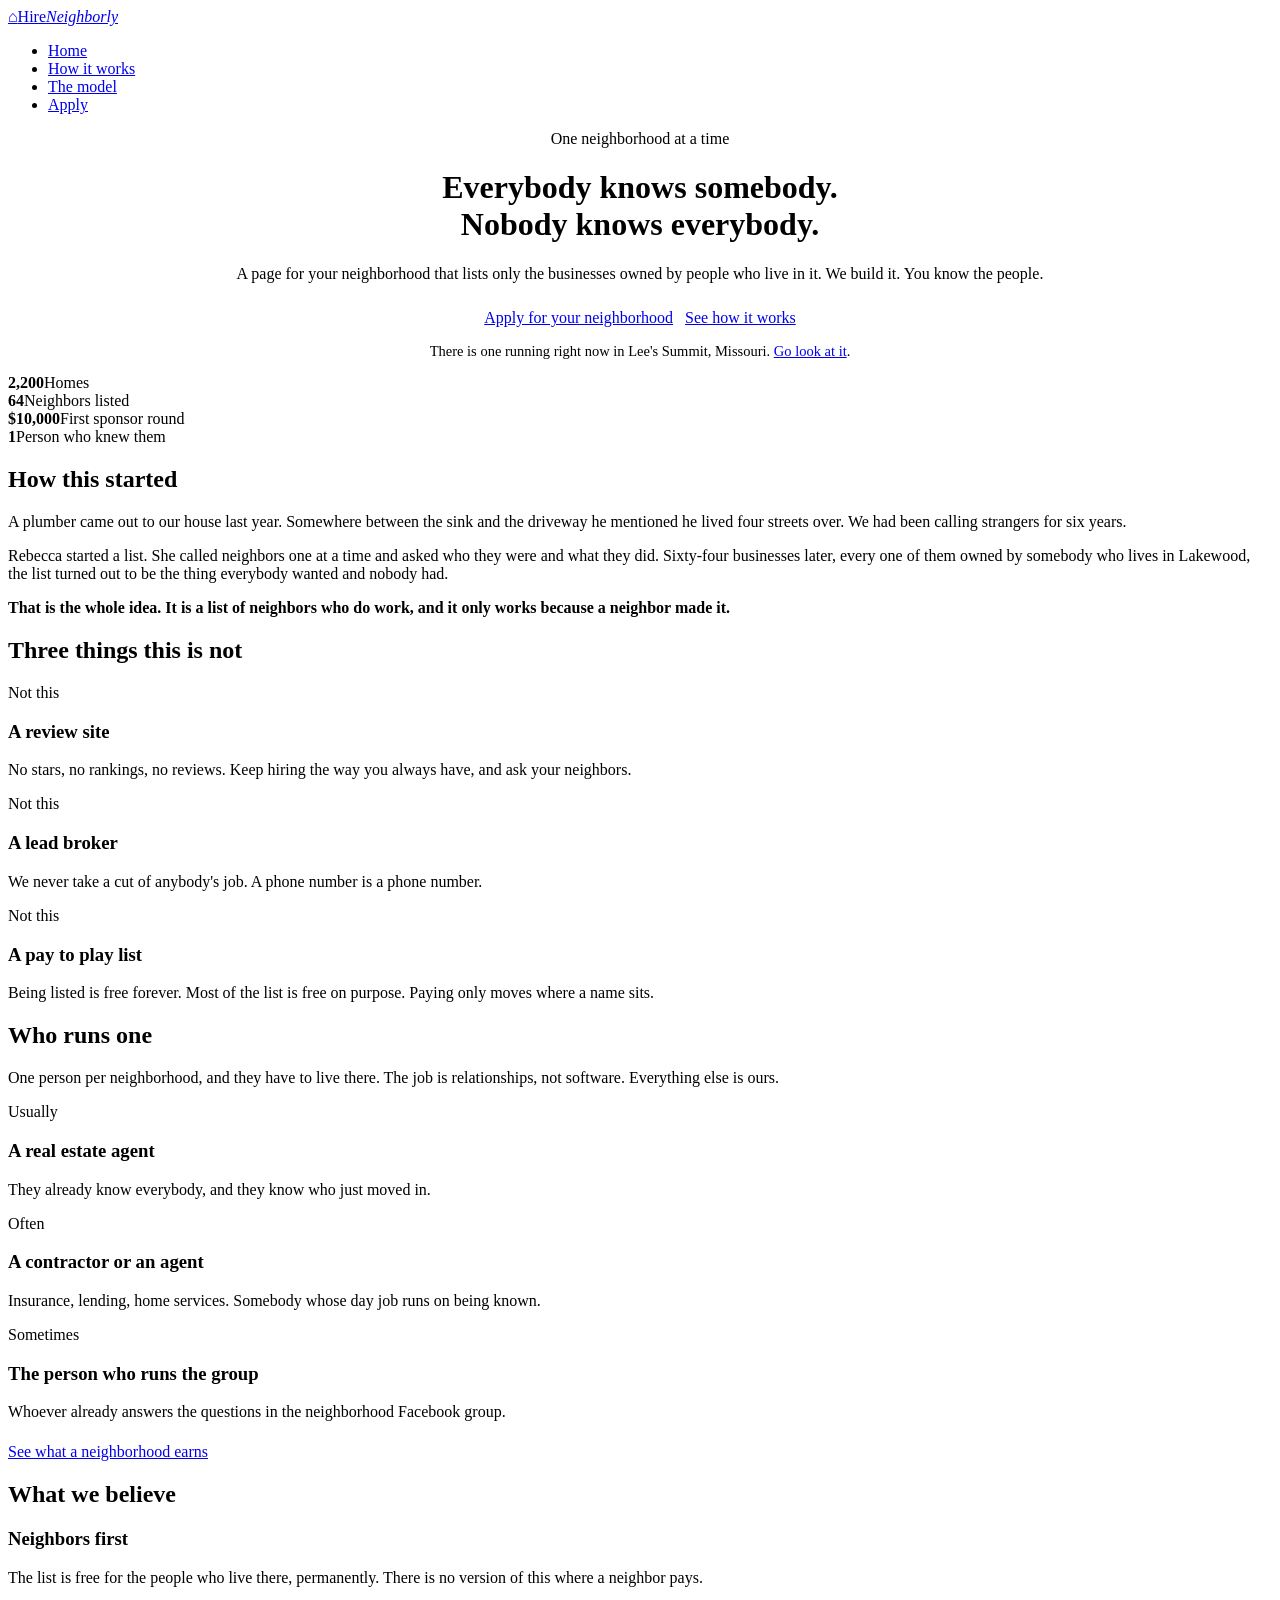
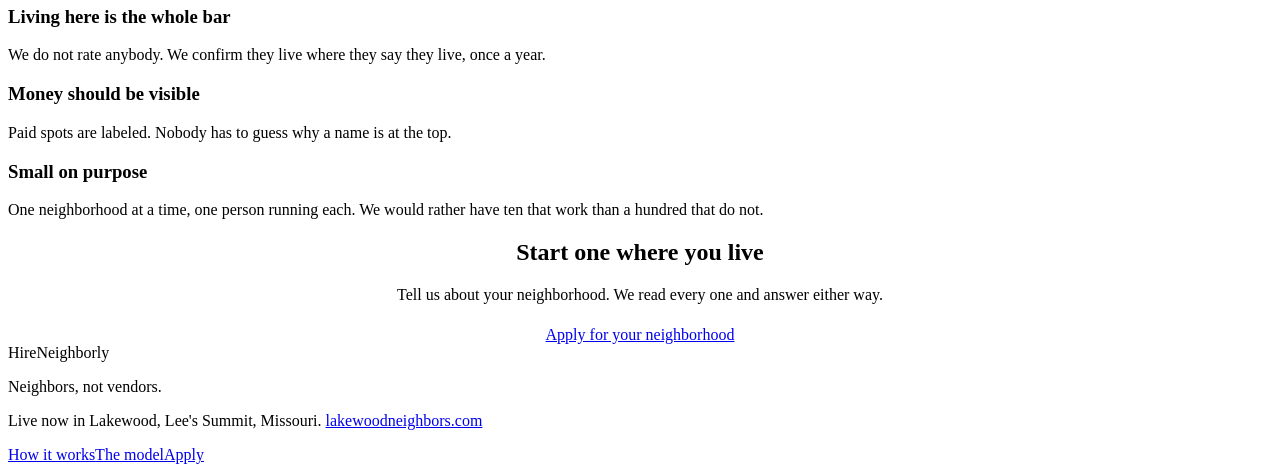
==== commit 99967825: "Rename index_3.html to index.html" ====
--- a/public/index.html
+++ b/public/index.html
@@ -14,8 +14,9 @@
 <nav class="nav"><div class="wrap">
   <a class="brand" href="/"><span class="mark">&#8962;</span>Hire<i>Neighborly</i></a>
   <ul>
-    <li class="hide"><a class="l" href="/how-it-works">How it works</a></li>
-    <li class="hide"><a class="l" href="/the-model">The model</a></li>
+    <li><a class="l" href="/" aria-current="page">Home</a></li>
+    <li><a class="l" href="/how-it-works">How it works</a></li>
+    <li><a class="l" href="/the-model">The model</a></li>
     <li><a class="btn" href="/apply">Apply</a></li>
   </ul>
 </div></nav>
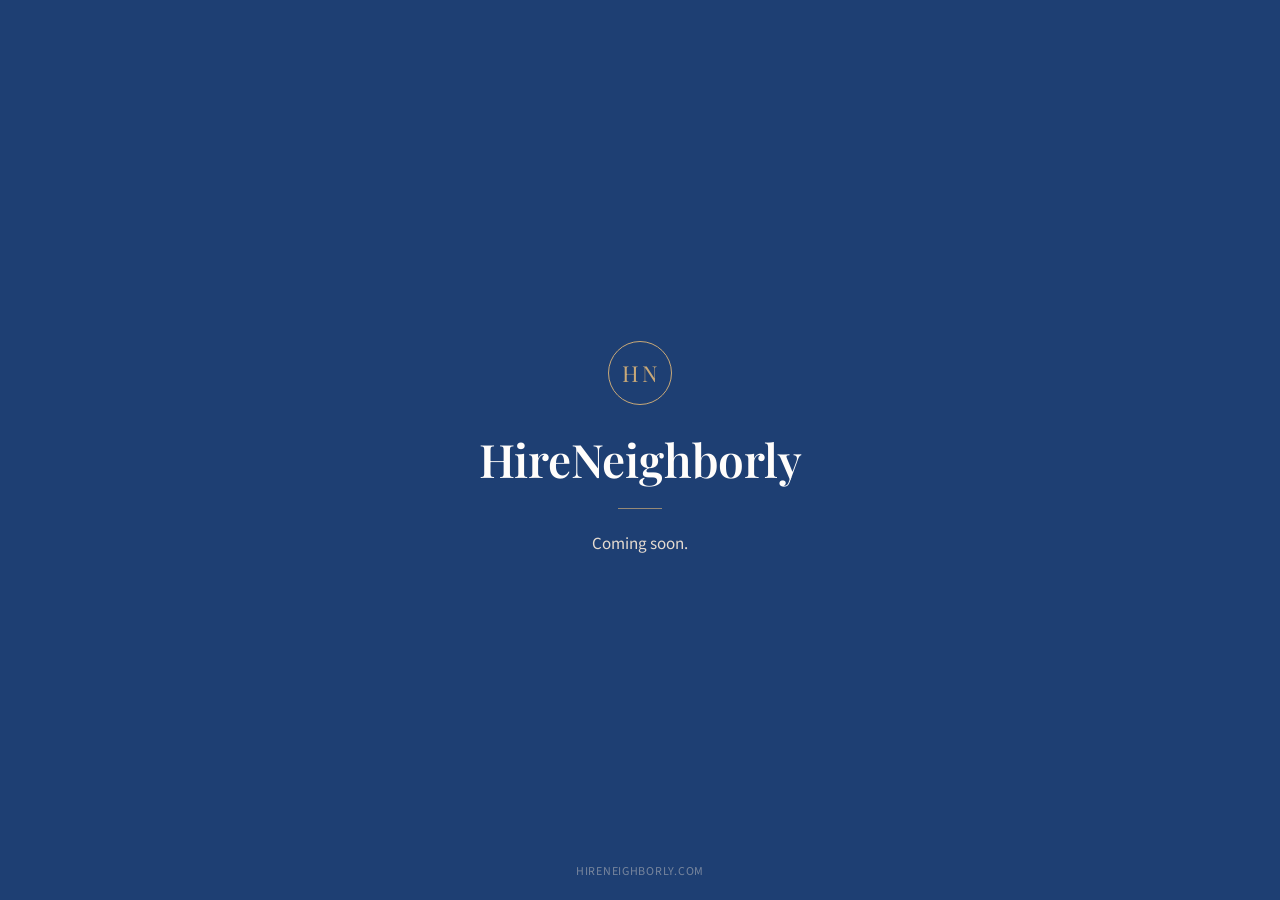
==== commit 620b2f6b: "Hold: coming soon page, noindex" ====
--- a/public/index.html
+++ b/public/index.html
@@ -3,122 +3,86 @@
 <head>
 <meta charset="utf-8">
 <meta name="viewport" content="width=device-width, initial-scale=1">
-<title>HireNeighborly — start a neighbor list for your neighborhood</title>
-<meta name="description" content="A page for your neighborhood that lists only the businesses owned by people who live in it. We build it. You know the people.">
-<link rel="preconnect" href="https://fonts.googleapis.com"><link rel="preconnect" href="https://fonts.gstatic.com" crossorigin>
-<link href="https://fonts.googleapis.com/css2?family=Playfair+Display:wght@500;600;700&family=Source+Sans+3:wght@300;400;600;700&display=swap" rel="stylesheet">
-<link rel="stylesheet" href="/_style.css">
+<title>HireNeighborly</title>
+<meta name="robots" content="noindex, nofollow, noarchive, nosnippet">
+<meta name="googlebot" content="noindex, nofollow, noarchive, nosnippet">
+<meta name="description" content="Coming soon.">
+<link rel="canonical" href="https://hireneighborly.com/">
+<link rel="preconnect" href="https://fonts.googleapis.com">
+<link rel="preconnect" href="https://fonts.gstatic.com" crossorigin>
+<link href="https://fonts.googleapis.com/css2?family=Playfair+Display:wght@600&family=Source+Sans+3:wght@400;600&display=swap" rel="stylesheet">
+<style>
+  :root{
+    --navy:#1e3f73;
+    --brass:#c9a978;
+    --paper:#fffdfb;
+    --silt:#e5dbd0;
+  }
+  *{box-sizing:border-box;margin:0;padding:0}
+  html,body{height:100%}
+  body{
+    background:var(--navy);
+    color:var(--paper);
+    font-family:"Source Sans 3",-apple-system,BlinkMacSystemFont,"Segoe UI",Helvetica,Arial,sans-serif;
+    display:flex;
+    align-items:center;
+    justify-content:center;
+    text-align:center;
+    padding:32px;
+    -webkit-font-smoothing:antialiased;
+  }
+  main{max-width:520px}
+  .mark{
+    width:64px;height:64px;
+    margin:0 auto 28px;
+    border:1.5px solid var(--brass);
+    border-radius:50%;
+    display:flex;align-items:center;justify-content:center;
+    font-family:"Playfair Display",Georgia,serif;
+    font-size:22px;
+    letter-spacing:.10em;
+    text-indent:.10em;
+    color:var(--brass);
+  }
+  h1{
+    font-family:"Playfair Display",Georgia,serif;
+    font-weight:600;
+    font-size:clamp(30px,7vw,46px);
+    line-height:1.15;
+    letter-spacing:-.005em;
+  }
+  .rule{
+    width:44px;height:1px;
+    background:var(--brass);
+    margin:22px auto;
+    opacity:.7;
+  }
+  p{
+    font-size:clamp(15px,3.4vw,17px);
+    line-height:1.6;
+    color:var(--silt);
+  }
+  footer{
+    position:fixed;
+    left:0;right:0;bottom:20px;
+    font-size:12px;
+    letter-spacing:.06em;
+    text-transform:uppercase;
+    color:rgba(229,219,208,.45);
+  }
+  @media (prefers-reduced-motion:no-preference){
+    main{animation:rise .6s ease-out both}
+    @keyframes rise{from{opacity:0;transform:translateY(8px)}to{opacity:1;transform:none}}
+  }
+</style>
 </head>
 <body>
-
-<nav class="nav"><div class="wrap">
-  <a class="brand" href="/"><span class="mark">&#8962;</span>Hire<i>Neighborly</i></a>
-  <ul>
-    <li><a class="l" href="/" aria-current="page">Home</a></li>
-    <li><a class="l" href="/how-it-works">How it works</a></li>
-    <li><a class="l" href="/the-model">The model</a></li>
-    <li><a class="btn" href="/apply">Apply</a></li>
-  </ul>
-</div></nav>
-
-<header><div class="wrap" style="text-align:center">
-  <span class="eyebrow">One neighborhood at a time</span>
-  <h1>Everybody knows somebody.<br><span style="color:var(--blue)">Nobody knows everybody.</span></h1>
-  <p class="lede" style="margin:18px auto 0">A page for your neighborhood that lists only the
-  businesses owned by people who live in it. We build it. You know the people.</p>
-  <p style="margin-top:26px">
-    <a class="btn lg" href="/apply">Apply for your neighborhood</a>
-    <a class="btn lg ghost" href="/how-it-works" style="margin-left:8px">See how it works</a>
-  </p>
-  <p style="font-size:14.5px;color:var(--mute);margin-top:16px">There is one running right now
-  in Lee's Summit, Missouri.
-  <a href="https://lakewoodneighbors.com" target="_blank" rel="noopener">Go look at it</a>.</p>
-</div></header>
-
-<div class="band"><div class="wrap">
-  <div class="stat"><b>2,200</b><span>Homes</span></div>
-  <div class="stat"><b>64</b><span>Neighbors listed</span></div>
-  <div class="stat"><b>$10,000</b><span>First sponsor round</span></div>
-  <div class="stat"><b>1</b><span>Person who knew them</span></div>
-</div></div>
-
-<section><div class="wrap">
-  <h2>How this started</h2>
-  <p>A plumber came out to our house last year. Somewhere between the sink and the driveway he
-  mentioned he lived four streets over. We had been calling strangers for six years.</p>
-  <p>Rebecca started a list. She called neighbors one at a time and asked who they were and
-  what they did. Sixty-four businesses later, every one of them owned by somebody who lives in
-  Lakewood, the list turned out to be the thing everybody wanted and nobody had.</p>
-  <p><strong>That is the whole idea. It is a list of neighbors who do work, and it only works
-  because a neighbor made it.</strong></p>
-</div></section>
-
-<section><div class="wrap">
-  <h2>Three things this is not</h2>
-  <div class="grid">
-    <div class="card">
-      <div class="k">Not this</div>
-      <h3>A review site</h3>
-      <p>No stars, no rankings, no reviews. Keep hiring the way you always have, and ask your
-      neighbors.</p>
-    </div>
-    <div class="card">
-      <div class="k">Not this</div>
-      <h3>A lead broker</h3>
-      <p>We never take a cut of anybody's job. A phone number is a phone number.</p>
-    </div>
-    <div class="card">
-      <div class="k">Not this</div>
-      <h3>A pay to play list</h3>
-      <p>Being listed is free forever. Most of the list is free on purpose. Paying only moves
-      where a name sits.</p>
-    </div>
-  </div>
-</div></section>
-
-<section><div class="wrap">
-  <h2>Who runs one</h2>
-  <p>One person per neighborhood, and they have to live there. The job is relationships, not
-  software. Everything else is ours.</p>
-  <div class="grid">
-    <div class="card"><div class="k">Usually</div><h3>A real estate agent</h3>
-      <p>They already know everybody, and they know who just moved in.</p></div>
-    <div class="card"><div class="k">Often</div><h3>A contractor or an agent</h3>
-      <p>Insurance, lending, home services. Somebody whose day job runs on being known.</p></div>
-    <div class="card"><div class="k">Sometimes</div><h3>The person who runs the group</h3>
-      <p>Whoever already answers the questions in the neighborhood Facebook group.</p></div>
-  </div>
-  <p style="margin-top:22px"><a class="btn" href="/the-model">See what a neighborhood earns</a></p>
-</div></section>
-
-<section><div class="wrap">
-  <h2>What we believe</h2>
-  <div class="grid">
-    <div class="card"><h3>Neighbors first</h3><p>The list is free for the people who live
-      there, permanently. There is no version of this where a neighbor pays.</p></div>
-    <div class="card"><h3>Living here is the whole bar</h3><p>We do not rate anybody. We
-      confirm they live where they say they live, once a year.</p></div>
-    <div class="card"><h3>Money should be visible</h3><p>Paid spots are labeled. Nobody has to
-      guess why a name is at the top.</p></div>
-    <div class="card"><h3>Small on purpose</h3><p>One neighborhood at a time, one person
-      running each. We would rather have ten that work than a hundred that do not.</p></div>
-  </div>
-</div></section>
-
-<section><div class="wrap" style="text-align:center">
-  <h2>Start one where you live</h2>
-  <p class="lede" style="margin:0 auto 22px">Tell us about your neighborhood. We read every
-  one and answer either way.</p>
-  <a class="btn lg" href="/apply">Apply for your neighborhood</a>
-</div></section>
-
-<footer><div class="wrap">
-  <div class="fmark">HireNeighborly</div>
-  <p>Neighbors, not vendors.</p>
-  <p>Live now in Lakewood, Lee's Summit, Missouri.
-    <a href="https://lakewoodneighbors.com" target="_blank" rel="noopener">lakewoodneighbors.com</a></p>
-  <nav><a href="/how-it-works">How it works</a><a href="/the-model">The model</a><a href="/apply">Apply</a></nav>
-</div></footer>
-
+  <main>
+    <div class="mark" aria-hidden="true">HN</div>
+    <h1>HireNeighborly</h1>
+    <div class="rule" role="presentation"></div>
+    <p>Coming soon.</p>
+  </main>
+  <footer>hireneighborly.com</footer>
 </body>
 </html>
